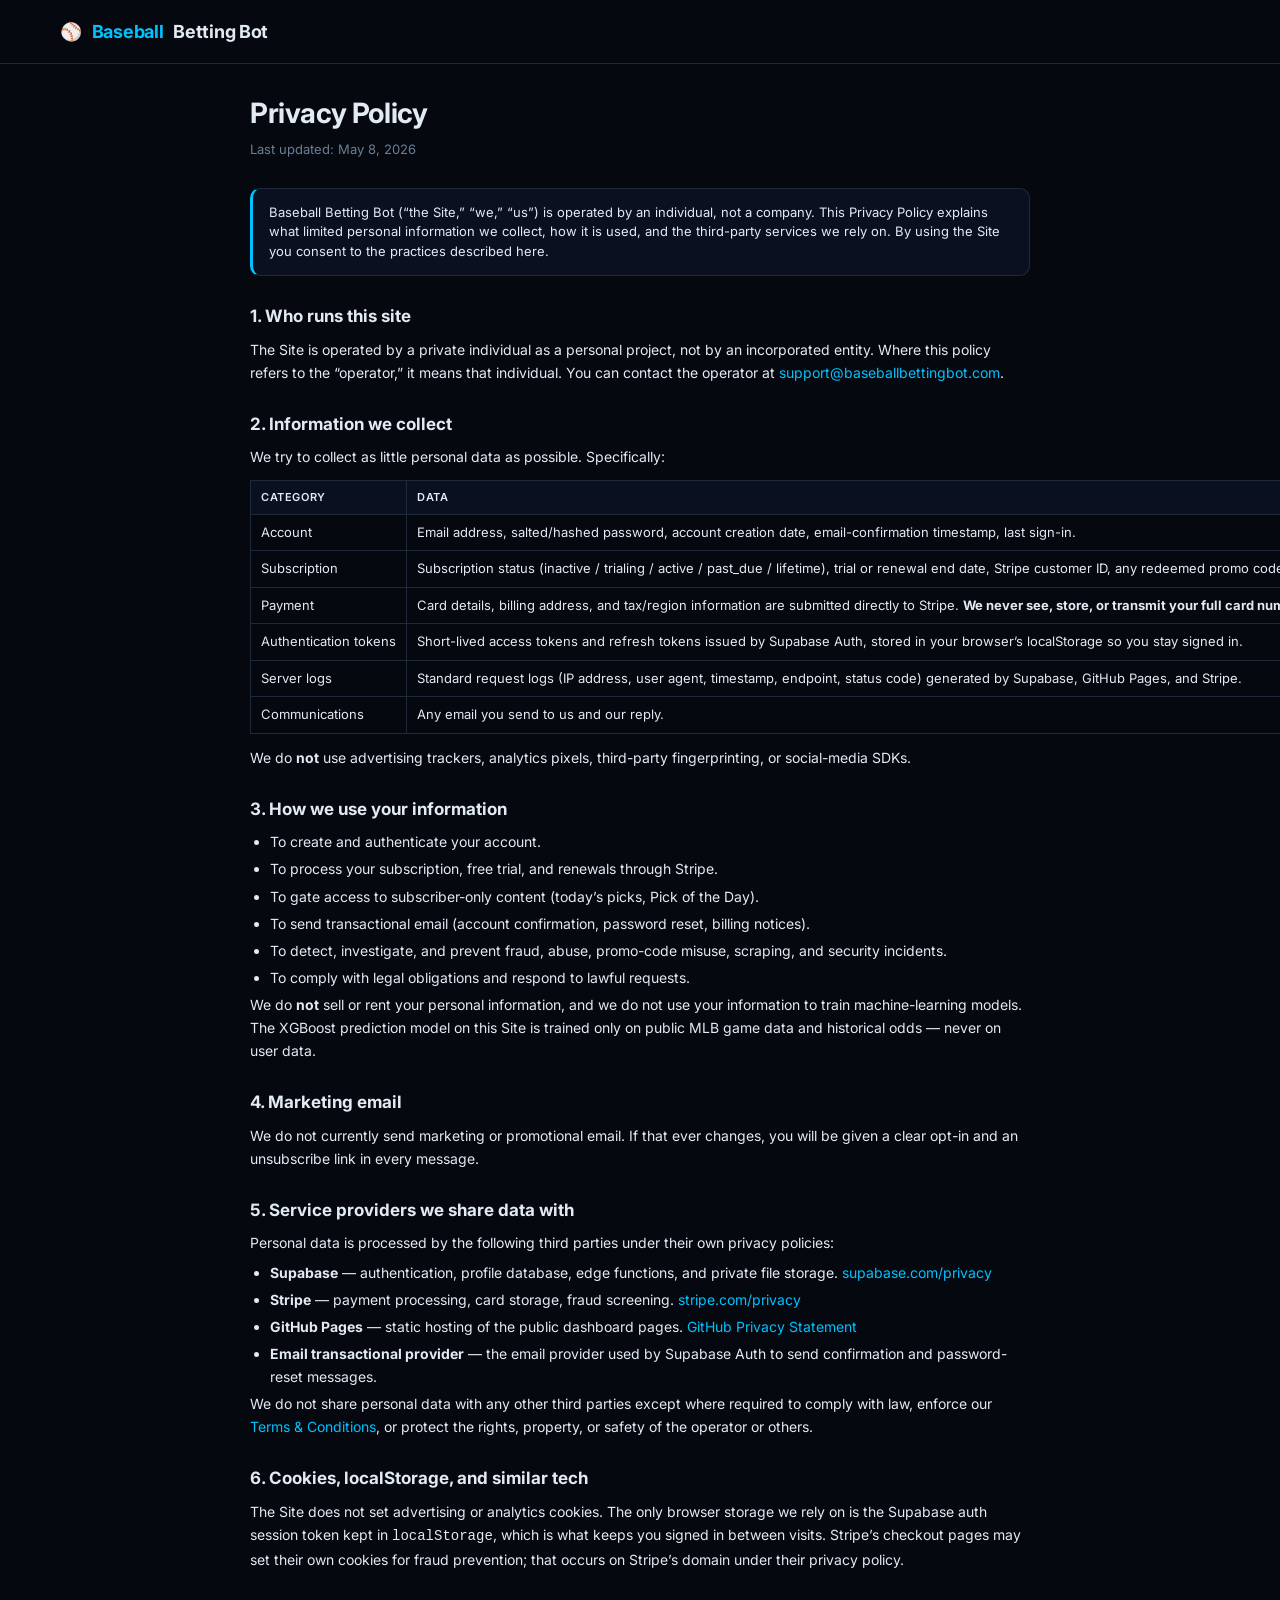
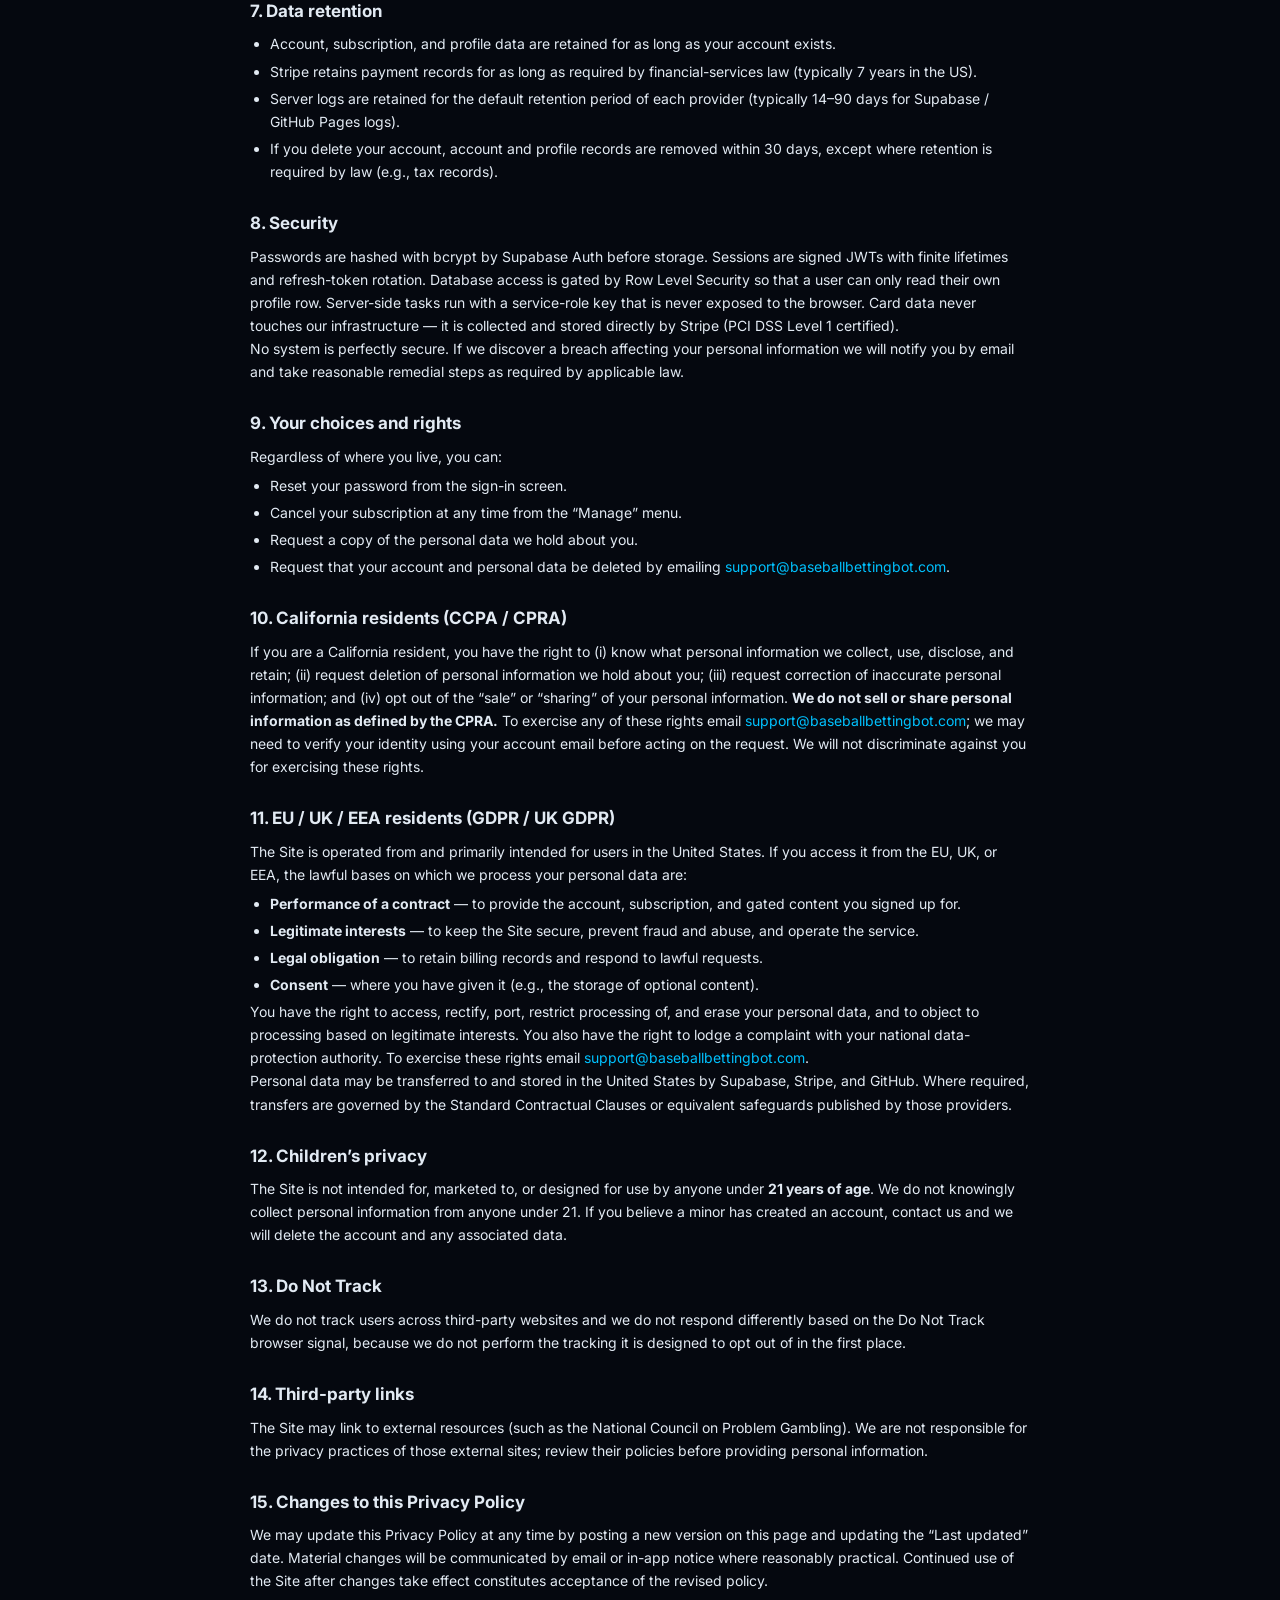
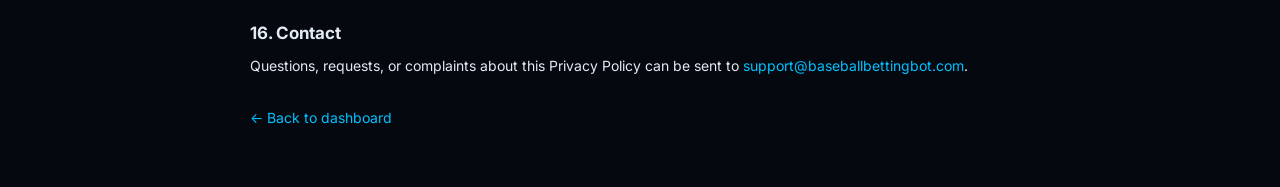
==== docs/privacy.html @ 3b613d50 "Add Privacy Policy page and link from sign-up + footer Adds docs/privacy.html written for an individ" ====
<!DOCTYPE html>
<html lang="en">
<head>
  <meta charset="UTF-8" />
  <meta name="viewport" content="width=device-width, initial-scale=1.0" />
  <title>Privacy Policy — Baseball Betting Bot</title>
  <link rel="preconnect" href="https://fonts.googleapis.com" />
  <link rel="stylesheet" href="https://fonts.googleapis.com/css2?family=Inter:wght@400;500;600;700&display=swap" />
  <link rel="stylesheet" href="css/style.css" />
  <style>
    .legal { max-width: 820px; margin: 0 auto 60px; padding: 0 20px; }
    .legal h1 { font-size: 28px; margin-bottom: 6px; letter-spacing: -.4px; }
    .legal .updated { color: var(--muted); font-size: 13px; margin-bottom: 28px; }
    .legal h2 { font-size: 17px; margin: 28px 0 8px; color: var(--text); }
    .legal p, .legal li { color: var(--text); font-size: 14px; line-height: 1.65; }
    .legal ul { margin: 6px 0 0 20px; }
    .legal li { margin-bottom: 4px; }
    .legal a { color: var(--blue); }
    .legal table {
      width: 100%;
      border-collapse: collapse;
      margin: 12px 0;
      font-size: 13px;
    }
    .legal th, .legal td {
      border: 1px solid var(--border);
      padding: 8px 10px;
      text-align: left;
      vertical-align: top;
    }
    .legal th {
      background: var(--surface);
      font-weight: 600;
      color: var(--text);
    }
    .legal .callout {
      background: var(--surface);
      border: 1px solid var(--border);
      border-left: 3px solid var(--blue);
      padding: 14px 16px;
      border-radius: var(--radius);
      margin: 18px 0;
      font-size: 13px;
      color: var(--text);
    }
    .legal .back { display: inline-block; margin-top: 30px; }
  </style>
</head>
<body>
  <header>
    <div class="container inner">
      <div class="logo">
        <a href="index.html" style="color:inherit;text-decoration:none;display:flex;align-items:center;gap:10px">
          ⚾ <span>Baseball</span> Betting Bot
        </a>
      </div>
    </div>
  </header>

  <main class="legal">
    <h1>Privacy Policy</h1>
    <div class="updated">Last updated: May 8, 2026</div>

    <div class="callout">
      Baseball Betting Bot (&ldquo;the Site,&rdquo; &ldquo;we,&rdquo;
      &ldquo;us&rdquo;) is operated by an individual, not a company. This
      Privacy Policy explains what limited personal information we collect,
      how it is used, and the third-party services we rely on. By using the
      Site you consent to the practices described here.
    </div>

    <h2>1. Who runs this site</h2>
    <p>
      The Site is operated by a private individual as a personal project,
      not by an incorporated entity. Where this policy refers to the
      &ldquo;operator,&rdquo; it means that individual. You can contact the
      operator at
      <a href="mailto:support@baseballbettingbot.com">support@baseballbettingbot.com</a>.
    </p>

    <h2>2. Information we collect</h2>
    <p>We try to collect as little personal data as possible. Specifically:</p>
    <table>
      <thead>
        <tr><th>Category</th><th>Data</th><th>Source</th></tr>
      </thead>
      <tbody>
        <tr>
          <td>Account</td>
          <td>Email address, salted/hashed password, account creation date, email-confirmation timestamp, last sign-in.</td>
          <td>You, when you sign up.</td>
        </tr>
        <tr>
          <td>Subscription</td>
          <td>Subscription status (inactive / trialing / active / past_due / lifetime), trial or renewal end date, Stripe customer ID, any redeemed promo code.</td>
          <td>Stripe and our backend.</td>
        </tr>
        <tr>
          <td>Payment</td>
          <td>Card details, billing address, and tax/region information are submitted directly to Stripe. <strong>We never see, store, or transmit your full card number, CVC, or expiration date.</strong> Our system only stores the Stripe customer ID returned to us.</td>
          <td>Stripe.</td>
        </tr>
        <tr>
          <td>Authentication tokens</td>
          <td>Short-lived access tokens and refresh tokens issued by Supabase Auth, stored in your browser&rsquo;s localStorage so you stay signed in.</td>
          <td>Your browser, after you sign in.</td>
        </tr>
        <tr>
          <td>Server logs</td>
          <td>Standard request logs (IP address, user agent, timestamp, endpoint, status code) generated by Supabase, GitHub Pages, and Stripe.</td>
          <td>Automatically, when you load the Site.</td>
        </tr>
        <tr>
          <td>Communications</td>
          <td>Any email you send to us and our reply.</td>
          <td>You.</td>
        </tr>
      </tbody>
    </table>
    <p>
      We do <strong>not</strong> use advertising trackers, analytics
      pixels, third-party fingerprinting, or social-media SDKs.
    </p>

    <h2>3. How we use your information</h2>
    <ul>
      <li>To create and authenticate your account.</li>
      <li>To process your subscription, free trial, and renewals through Stripe.</li>
      <li>To gate access to subscriber-only content (today&rsquo;s picks, Pick of the Day).</li>
      <li>To send transactional email (account confirmation, password reset, billing notices).</li>
      <li>To detect, investigate, and prevent fraud, abuse, promo-code misuse, scraping, and security incidents.</li>
      <li>To comply with legal obligations and respond to lawful requests.</li>
    </ul>
    <p>
      We do <strong>not</strong> sell or rent your personal information,
      and we do not use your information to train machine-learning models.
      The XGBoost prediction model on this Site is trained only on public
      MLB game data and historical odds &mdash; never on user data.
    </p>

    <h2>4. Marketing email</h2>
    <p>
      We do not currently send marketing or promotional email. If that
      ever changes, you will be given a clear opt-in and an unsubscribe
      link in every message.
    </p>

    <h2>5. Service providers we share data with</h2>
    <p>
      Personal data is processed by the following third parties under
      their own privacy policies:
    </p>
    <ul>
      <li><strong>Supabase</strong> &mdash; authentication, profile database, edge functions, and private file storage.
        <a href="https://supabase.com/privacy" target="_blank" rel="noopener noreferrer">supabase.com/privacy</a></li>
      <li><strong>Stripe</strong> &mdash; payment processing, card storage, fraud screening.
        <a href="https://stripe.com/privacy" target="_blank" rel="noopener noreferrer">stripe.com/privacy</a></li>
      <li><strong>GitHub Pages</strong> &mdash; static hosting of the public dashboard pages.
        <a href="https://docs.github.com/en/site-policy/privacy-policies/github-general-privacy-statement" target="_blank" rel="noopener noreferrer">GitHub Privacy Statement</a></li>
      <li><strong>Email transactional provider</strong> &mdash; the email provider used by Supabase Auth to send confirmation and password-reset messages.</li>
    </ul>
    <p>
      We do not share personal data with any other third parties except
      where required to comply with law, enforce our
      <a href="terms.html">Terms &amp; Conditions</a>, or protect the
      rights, property, or safety of the operator or others.
    </p>

    <h2>6. Cookies, localStorage, and similar tech</h2>
    <p>
      The Site does not set advertising or analytics cookies. The only
      browser storage we rely on is the Supabase auth session token kept in
      <code>localStorage</code>, which is what keeps you signed in between
      visits. Stripe&rsquo;s checkout pages may set their own cookies for
      fraud prevention; that occurs on Stripe&rsquo;s domain under their
      privacy policy.
    </p>

    <h2>7. Data retention</h2>
    <ul>
      <li>Account, subscription, and profile data are retained for as long as your account exists.</li>
      <li>Stripe retains payment records for as long as required by financial-services law (typically 7 years in the US).</li>
      <li>Server logs are retained for the default retention period of each provider (typically 14&ndash;90 days for Supabase / GitHub Pages logs).</li>
      <li>If you delete your account, account and profile records are removed within 30 days, except where retention is required by law (e.g., tax records).</li>
    </ul>

    <h2>8. Security</h2>
    <p>
      Passwords are hashed with bcrypt by Supabase Auth before storage.
      Sessions are signed JWTs with finite lifetimes and refresh-token
      rotation. Database access is gated by Row Level Security so that a
      user can only read their own profile row. Server-side tasks run with
      a service-role key that is never exposed to the browser. Card data
      never touches our infrastructure &mdash; it is collected and stored
      directly by Stripe (PCI DSS Level 1 certified).
    </p>
    <p>
      No system is perfectly secure. If we discover a breach affecting your
      personal information we will notify you by email and take reasonable
      remedial steps as required by applicable law.
    </p>

    <h2>9. Your choices and rights</h2>
    <p>
      Regardless of where you live, you can:
    </p>
    <ul>
      <li>Reset your password from the sign-in screen.</li>
      <li>Cancel your subscription at any time from the &ldquo;Manage&rdquo; menu.</li>
      <li>Request a copy of the personal data we hold about you.</li>
      <li>Request that your account and personal data be deleted by emailing <a href="mailto:support@baseballbettingbot.com">support@baseballbettingbot.com</a>.</li>
    </ul>

    <h2>10. California residents (CCPA / CPRA)</h2>
    <p>
      If you are a California resident, you have the right to (i) know what
      personal information we collect, use, disclose, and retain;
      (ii) request deletion of personal information we hold about you;
      (iii) request correction of inaccurate personal information; and
      (iv) opt out of the &ldquo;sale&rdquo; or &ldquo;sharing&rdquo; of
      your personal information. <strong>We do not sell or share personal
      information as defined by the CPRA.</strong> To exercise any of
      these rights email <a href="mailto:support@baseballbettingbot.com">support@baseballbettingbot.com</a>;
      we may need to verify your identity using your account email before
      acting on the request. We will not discriminate against you for
      exercising these rights.
    </p>

    <h2>11. EU / UK / EEA residents (GDPR / UK GDPR)</h2>
    <p>
      The Site is operated from and primarily intended for users in the
      United States. If you access it from the EU, UK, or EEA, the lawful
      bases on which we process your personal data are:
    </p>
    <ul>
      <li><strong>Performance of a contract</strong> &mdash; to provide the account, subscription, and gated content you signed up for.</li>
      <li><strong>Legitimate interests</strong> &mdash; to keep the Site secure, prevent fraud and abuse, and operate the service.</li>
      <li><strong>Legal obligation</strong> &mdash; to retain billing records and respond to lawful requests.</li>
      <li><strong>Consent</strong> &mdash; where you have given it (e.g., the storage of optional content).</li>
    </ul>
    <p>
      You have the right to access, rectify, port, restrict processing of,
      and erase your personal data, and to object to processing based on
      legitimate interests. You also have the right to lodge a complaint
      with your national data-protection authority. To exercise these
      rights email <a href="mailto:support@baseballbettingbot.com">support@baseballbettingbot.com</a>.
    </p>
    <p>
      Personal data may be transferred to and stored in the United States
      by Supabase, Stripe, and GitHub. Where required, transfers are
      governed by the Standard Contractual Clauses or equivalent
      safeguards published by those providers.
    </p>

    <h2>12. Children&rsquo;s privacy</h2>
    <p>
      The Site is not intended for, marketed to, or designed for use by
      anyone under <strong>21 years of age</strong>. We do not knowingly
      collect personal information from anyone under 21. If you believe a
      minor has created an account, contact us and we will delete the
      account and any associated data.
    </p>

    <h2>13. Do Not Track</h2>
    <p>
      We do not track users across third-party websites and we do not
      respond differently based on the Do Not Track browser signal,
      because we do not perform the tracking it is designed to opt out
      of in the first place.
    </p>

    <h2>14. Third-party links</h2>
    <p>
      The Site may link to external resources (such as the National
      Council on Problem Gambling). We are not responsible for the privacy
      practices of those external sites; review their policies before
      providing personal information.
    </p>

    <h2>15. Changes to this Privacy Policy</h2>
    <p>
      We may update this Privacy Policy at any time by posting a new
      version on this page and updating the &ldquo;Last updated&rdquo;
      date. Material changes will be communicated by email or in-app
      notice where reasonably practical. Continued use of the Site after
      changes take effect constitutes acceptance of the revised policy.
    </p>

    <h2>16. Contact</h2>
    <p>
      Questions, requests, or complaints about this Privacy Policy can be
      sent to <a href="mailto:support@baseballbettingbot.com">support@baseballbettingbot.com</a>.
    </p>

    <a class="back" href="index.html">&larr; Back to dashboard</a>
  </main>
</body>
</html>
---- docs/css/style.css ----
/* ── Reset & base ─────────────────────────────────────────── */
*, *::before, *::after { box-sizing: border-box; margin: 0; padding: 0; }

:root {
  --bg:        #05080f;
  --surface:   #0a1020;
  --border:    #1e2a3a;
  --text:      #e2eaf3;
  --muted:     #6b7e94;
  --green:     #00e5a0;
  --red:       #ff4b6e;
  --yellow:    #f0b429;
  --blue:      #00c2ff;
  --accent:    #0080cc;
  --radius:    10px;
  --font:      'Inter', system-ui, -apple-system, sans-serif;
}

body {
  background: var(--bg);
  color: var(--text);
  font-family: var(--font);
  font-size: 14px;
  line-height: 1.5;
  min-height: 100vh;
}

a { color: var(--blue); text-decoration: none; }

/* ── Layout ───────────────────────────────────────────────── */
.container {
  max-width: 1200px;
  margin: 0 auto;
  padding: 0 20px;
}

/* ── Header ───────────────────────────────────────────────── */
header {
  border-bottom: 1px solid var(--border);
  padding: 18px 0;
  margin-bottom: 28px;
}

header .inner {
  display: flex;
  align-items: center;
  justify-content: space-between;
  flex-wrap: wrap;
  gap: 8px;
}

.logo {
  display: flex;
  align-items: center;
  gap: 10px;
  font-size: 18px;
  font-weight: 700;
  letter-spacing: -.3px;
}

.logo span { color: var(--blue); }

.last-updated {
  font-size: 12px;
  color: var(--muted);
}

/* ── Toggle ───────────────────────────────────────────────── */
.toggle-group {
  display: flex;
  gap: 4px;
  background: var(--surface);
  border: 1px solid var(--border);
  border-radius: var(--radius);
  padding: 3px;
  margin-bottom: 20px;
  width: fit-content;
}

.toggle-btn {
  border: none;
  background: transparent;
  color: var(--muted);
  font-size: 13px;
  font-weight: 500;
  padding: 5px 16px;
  border-radius: 6px;
  cursor: pointer;
  transition: all .15s;
}

.toggle-btn.active {
  background: var(--accent);
  color: #fff;
}

/* ── Stat cards ───────────────────────────────────────────── */
.stats-grid {
  display: grid;
  grid-template-columns: repeat(auto-fit, minmax(200px, 1fr));
  gap: 14px;
  margin-bottom: 28px;
}

.stat-card {
  background: var(--surface);
  border: 1px solid var(--border);
  border-radius: var(--radius);
  padding: 18px 20px;
}

.stat-card .label {
  font-size: 11px;
  font-weight: 600;
  letter-spacing: .8px;
  text-transform: uppercase;
  color: var(--muted);
  margin-bottom: 6px;
}

.stat-card .value {
  font-size: 28px;
  font-weight: 700;
  line-height: 1;
  margin-bottom: 4px;
}

.stat-card .sub {
  font-size: 11px;
  color: var(--muted);
}

.positive { color: var(--green); }
.negative { color: var(--red); }
.neutral  { color: var(--text); }

/* ── Chart ────────────────────────────────────────────────── */
.chart-section {
  background: var(--surface);
  border: 1px solid var(--border);
  border-radius: var(--radius);
  padding: 20px;
  margin-bottom: 28px;
}

.section-title {
  font-size: 13px;
  font-weight: 600;
  color: var(--muted);
  text-transform: uppercase;
  letter-spacing: .6px;
  margin-bottom: 16px;
}

.chart-wrap {
  position: relative;
  height: 220px;
}

/* ── Today's picks banner ─────────────────────────────────── */
.today-section {
  margin-bottom: 28px;
}

.picks-empty {
  background: var(--surface);
  border: 1px solid var(--border);
  border-radius: var(--radius);
  padding: 20px;
  color: var(--muted);
  font-style: italic;
}

.pick-card {
  background: var(--surface);
  border: 1px solid var(--border);
  border-radius: var(--radius);
  padding: 14px 18px;
  display: flex;
  align-items: center;
  gap: 16px;
  flex-wrap: wrap;
  margin-bottom: 8px;
}

.pick-card .game-label {
  font-weight: 600;
  min-width: 140px;
}

.pick-card .pick-team {
  font-weight: 700;
  color: var(--blue);
  min-width: 60px;
}

.badge {
  display: inline-block;
  font-size: 11px;
  font-weight: 600;
  padding: 2px 8px;
  border-radius: 20px;
  text-transform: uppercase;
  letter-spacing: .4px;
}

.badge-pending { background: rgba(139,148,158,.15); color: var(--muted); }
.badge-win     { background: rgba(63,185,80,.15);   color: var(--green); }
.badge-loss    { background: rgba(248,81,73,.15);   color: var(--red);   }

.pick-meta { color: var(--muted); font-size: 12px; }

/* ── History table ────────────────────────────────────────── */
.table-section {
  background: var(--surface);
  border: 1px solid var(--border);
  border-radius: var(--radius);
  overflow: hidden;
  margin-bottom: 40px;
}

.table-header {
  display: flex;
  align-items: center;
  justify-content: space-between;
  padding: 16px 20px;
  border-bottom: 1px solid var(--border);
}

.table-filter input {
  background: var(--bg);
  border: 1px solid var(--border);
  border-radius: var(--radius);
  color: var(--text);
  font-size: 13px;
  padding: 6px 12px;
  outline: none;
  width: 200px;
}

.table-filter input:focus { border-color: var(--accent); }

.table-wrap { overflow-x: auto; }

table {
  width: 100%;
  border-collapse: collapse;
  font-size: 13px;
}

thead th {
  background: var(--bg);
  color: var(--muted);
  font-size: 11px;
  font-weight: 600;
  letter-spacing: .6px;
  text-transform: uppercase;
  padding: 10px 14px;
  text-align: left;
  white-space: nowrap;
  border-bottom: 1px solid var(--border);
}

tbody tr {
  border-bottom: 1px solid var(--border);
  transition: background .1s;
}

tbody tr:last-child { border-bottom: none; }
tbody tr:hover { background: rgba(255,255,255,.03); }

tbody td {
  padding: 10px 14px;
  white-space: nowrap;
}

tr.row-win  td:first-child { border-left: 3px solid var(--green); }
tr.row-loss td:first-child { border-left: 3px solid var(--red);   }
tr.row-pending td:first-child { border-left: 3px solid var(--border); }

.profit-pos { color: var(--green); font-weight: 600; }
.profit-neg { color: var(--red);   font-weight: 600; }

/* ── Loading / error states ───────────────────────────────── */
.loading {
  text-align: center;
  padding: 60px 20px;
  color: var(--muted);
}

.error-banner {
  background: rgba(248,81,73,.1);
  border: 1px solid rgba(248,81,73,.3);
  border-radius: var(--radius);
  color: var(--red);
  padding: 14px 18px;
  margin-bottom: 20px;
}

/* ── Responsive ───────────────────────────────────────────── */
@media (max-width: 640px) {
  .stats-grid { grid-template-columns: 1fr 1fr; }
  .stat-card .value { font-size: 22px; }
  .table-filter input { width: 140px; }
}

/* ── Header right group ───────────────────────────────────── */
.header-right {
  display: flex;
  flex-direction: column;
  align-items: flex-end;
  gap: 6px;
}


/* ── Pick of the Day ──────────────────────────────────────── */
.potd-section { margin-bottom: 28px; }

.potd-inner {
  display: flex;
  gap: 14px;
  align-items: stretch;
}

.potd-card {
  flex: 1;
  background: var(--surface);
  border: 1px solid var(--border);
  border-radius: var(--radius);
  padding: 18px 20px;
  position: relative;
  overflow: hidden;
}

.potd-card::before {
  content: '';
  position: absolute;
  top: 0; left: 0; right: 0;
  height: 3px;
  background: linear-gradient(90deg, var(--yellow), var(--accent));
}

.potd-label {
  font-size: 11px;
  font-weight: 600;
  letter-spacing: .5px;
  text-transform: uppercase;
  color: var(--yellow);
  margin-bottom: 8px;
}

.potd-game { font-size: 15px; font-weight: 600; margin-bottom: 4px; }
.potd-pick { font-size: 24px; font-weight: 700; color: var(--blue); margin-bottom: 8px; }

.potd-meta {
  display: flex;
  flex-wrap: wrap;
  gap: 12px;
  font-size: 12px;
  color: var(--muted);
}

.subscribe-banner {
  background: linear-gradient(135deg, #1a2332, #0d1117);
  border: 1px solid var(--accent);
  border-radius: var(--radius);
  padding: 18px 20px;
  display: flex;
  flex-direction: column;
  justify-content: center;
  gap: 8px;
  min-width: 210px;
}

.subscribe-banner .sub-title { font-size: 13px; font-weight: 600; }
.subscribe-banner .sub-desc  { font-size: 12px; color: var(--muted); line-height: 1.4; }

.subscribe-btn {
  display: inline-block;
  background: var(--accent);
  border: none;
  color: #fff;
  padding: 8px 14px;
  border-radius: var(--radius);
  font-size: 13px;
  font-weight: 600;
  font-family: var(--font);
  text-align: center;
  text-decoration: none;
  cursor: pointer;
  transition: background .15s;
}
.subscribe-btn:hover { background: #1a60d0; color: #fff; }

@media (max-width: 600px) {
  .potd-inner     { flex-direction: column; }
  .subscribe-banner { min-width: 0; }
}

/* ── Confidence badge ─────────────────────────────────────────── */
.badge.conf-high {
  background: rgba(0,229,160,.12);
  color: var(--green);
  font-size: 11px;
  letter-spacing: .5px;
}

.badge.conf-mid {
  background: rgba(0,194,255,.12);
  color: var(--blue);
  font-size: 11px;
  letter-spacing: .5px;
}

.badge.conf-low {
  background: rgba(107,126,148,.12);
  color: var(--muted);
  font-size: 11px;
  letter-spacing: .5px;
}

/* ── EV badge (inline text) ───────────────────────────────────── */
.ev-positive {
  display: inline;
  color: var(--green);
  font-weight: 600;
}

.ev-negative {
  display: inline;
  color: var(--red);
  font-weight: 600;
}

/* ── Score prediction display ─────────────────────────────────── */
.pick-meta.score-pred {
  color: var(--muted);
  font-size: 11px;
  font-style: italic;
}

/* ── Pick card badges row ─────────────────────────────────────── */
.pick-card .pick-badges {
  display: flex;
  align-items: center;
  gap: 6px;
  margin-left: auto;
  flex-shrink: 0;
}

/* ── Header auth controls ─────────────────────────────────────── */
.header-auth {
  display: flex;
  align-items: center;
  gap: 8px;
}

.auth-email {
  font-size: 12px;
  color: var(--muted);
  max-width: 180px;
  overflow: hidden;
  text-overflow: ellipsis;
  white-space: nowrap;
}

.auth-btn {
  font-size: 12px;
  font-weight: 500;
  font-family: var(--font);
  padding: 5px 12px;
  border-radius: var(--radius);
  border: 1px solid var(--border);
  background: var(--surface);
  color: var(--text);
  cursor: pointer;
  transition: border-color .15s, background .15s;
  white-space: nowrap;
}

.auth-btn:hover { border-color: var(--muted); }

.auth-btn-primary {
  background: var(--accent);
  border-color: var(--accent);
  color: #fff;
}
.auth-btn-primary:hover { background: #1a60d0; border-color: #1a60d0; }

/* ── Auth modal ───────────────────────────────────────────────── */
.auth-modal {
  position: fixed;
  inset: 0;
  background: rgba(0,0,0,.6);
  backdrop-filter: blur(4px);
  z-index: 1000;
  align-items: center;
  justify-content: center;
  padding: 20px;
}

.modal-content {
  background: var(--surface);
  border: 1px solid var(--border);
  border-radius: var(--radius);
  padding: 28px;
  width: 100%;
  max-width: 380px;
  position: relative;
}

.modal-close {
  position: absolute;
  top: 12px; right: 14px;
  background: none;
  border: none;
  color: var(--muted);
  font-size: 20px;
  cursor: pointer;
  line-height: 1;
  padding: 2px 6px;
  border-radius: 4px;
}
.modal-close:hover { color: var(--text); background: rgba(255,255,255,.06); }

.modal-tabs {
  display: flex;
  gap: 4px;
  background: var(--bg);
  border: 1px solid var(--border);
  border-radius: 8px;
  padding: 3px;
  margin-bottom: 20px;
}

.modal-tab {
  flex: 1;
  background: transparent;
  border: none;
  color: var(--muted);
  font-size: 13px;
  font-weight: 500;
  font-family: var(--font);
  padding: 6px;
  border-radius: 6px;
  cursor: pointer;
  transition: all .15s;
}
.modal-tab.active { background: var(--accent); color: #fff; }

.modal-panel {
  flex-direction: column;
  gap: 14px;
}

.modal-field {
  display: flex;
  flex-direction: column;
  gap: 5px;
}

.modal-field label {
  font-size: 12px;
  font-weight: 500;
  color: var(--muted);
}

.modal-field input {
  background: var(--bg);
  border: 1px solid var(--border);
  border-radius: 8px;
  color: var(--text);
  font-size: 14px;
  font-family: var(--font);
  padding: 9px 12px;
  outline: none;
  transition: border-color .15s;
}
.modal-field input:focus { border-color: var(--accent); }

.modal-submit {
  width: 100%;
  background: var(--accent);
  border: none;
  border-radius: 8px;
  color: #fff;
  font-size: 14px;
  font-weight: 600;
  font-family: var(--font);
  padding: 10px;
  cursor: pointer;
  transition: background .15s;
  margin-top: 4px;
}
.modal-submit:hover:not(:disabled) { background: #1a60d0; }
.modal-submit:disabled { opacity: .6; cursor: not-allowed; }

.modal-error {
  background: rgba(248,81,73,.1);
  border: 1px solid rgba(248,81,73,.3);
  border-radius: 6px;
  color: var(--red);
  font-size: 12px;
  padding: 8px 12px;
}

.modal-note {
  font-size: 11px;
  color: var(--muted);
  text-align: center;
  line-height: 1.5;
  margin-top: -6px;
}

.modal-note a { color: var(--blue); }

.site-footer {
  border-top: 1px solid var(--border);
  margin-top: 48px;
  padding: 18px 0 28px;
  font-size: 12px;
  color: var(--muted);
  text-align: center;
}
.site-footer a {
  color: var(--muted);
  margin: 0 8px;
}
.site-footer a:hover { color: var(--text); }

.modal-success {
  text-align: center;
  padding: 12px 0;
}
.success-title { font-size: 15px; font-weight: 600; margin-bottom: 6px; }
.success-body  { font-size: 13px; color: var(--muted); line-height: 1.5; }

/* ── Paywall overlay ──────────────────────────────────────────── */
.paywall-overlay {
  background: var(--surface);
  border: 1px solid var(--border);
  border-radius: var(--radius);
  padding: 36px 24px;
  text-align: center;
  display: flex;
  flex-direction: column;
  align-items: center;
  gap: 10px;
}

.paywall-icon  { font-size: 2rem; }
.paywall-title { font-size: 15px; font-weight: 600; }

.paywall-desc {
  font-size: 13px;
  color: var(--muted);
  max-width: 360px;
  line-height: 1.5;
}

.paywall-actions {
  display: flex;
  gap: 10px;
  flex-wrap: wrap;
  justify-content: center;
  margin-top: 6px;
}

.paywall-sub-btn {
  background: var(--accent);
  border: none;
  border-radius: var(--radius);
  color: #fff;
  font-size: 13px;
  font-weight: 600;
  font-family: var(--font);
  padding: 8px 18px;
  cursor: pointer;
  transition: background .15s;
  white-space: nowrap;
}
.paywall-sub-btn:hover:not(:disabled) { background: #1a60d0; }
.paywall-sub-btn:disabled { opacity: .6; cursor: not-allowed; }

/* ── Manage subscription modal ───────────────────────────────── */
.modal-title-row { margin-bottom: 20px; }
.modal-heading   { font-size: 16px; font-weight: 600; }

.manage-body { display: flex; flex-direction: column; gap: 16px; }

.manage-status-row {
  display: flex;
  align-items: center;
  gap: 12px;
  flex-wrap: wrap;
}

.status-pill {
  display: inline-block;
  font-size: 11px;
  font-weight: 700;
  letter-spacing: .5px;
  text-transform: uppercase;
  padding: 3px 10px;
  border-radius: 20px;
}

.status-active   { background: rgba(0,229,160,.15);  color: var(--green); }
.status-trial    { background: rgba(0,194,255,.15);  color: var(--blue);  }
.status-lifetime { background: rgba(240,180,41,.15); color: var(--yellow);}
.status-inactive { background: rgba(107,126,148,.12);color: var(--muted); }
.status-pastdue  { background: rgba(248,81,73,.12);  color: var(--red);   }

.manage-meta {
  font-size: 12px;
  color: var(--muted);
  line-height: 1.5;
}

.manage-cancel-section {
  border-top: 1px solid var(--border);
  padding-top: 16px;
  display: flex;
  flex-direction: column;
  gap: 10px;
}

.manage-cancel-info {
  font-size: 12px;
  color: var(--muted);
  line-height: 1.5;
}

.cancel-btn {
  align-self: flex-start;
  background: transparent;
  border: 1px solid rgba(248,81,73,.5);
  border-radius: var(--radius);
  color: var(--red);
  cursor: pointer;
  font-family: var(--font);
  font-size: 13px;
  font-weight: 500;
  padding: 7px 14px;
  transition: background .15s, border-color .15s;
}
.cancel-btn:hover:not(:disabled) {
  background: rgba(248,81,73,.08);
  border-color: var(--red);
}
.cancel-btn:disabled { opacity: .55; cursor: not-allowed; }

/* ── Promo code form (in paywall) ─────────────────────────────── */
.promo-section {
  margin-top: 4px;
  display: flex;
  flex-direction: column;
  align-items: center;
  gap: 8px;
  width: 100%;
}

.promo-toggle-link {
  font-size: 12px;
  color: var(--muted);
  text-decoration: underline;
  cursor: pointer;
}
.promo-toggle-link:hover { color: var(--text); }

.promo-inline-form {
  flex-direction: column;
  align-items: center;
  gap: 8px;
  width: 100%;
  max-width: 280px;
}

.promo-input {
  background: var(--bg);
  border: 1px solid var(--border);
  border-radius: 8px;
  color: var(--text);
  font-family: var(--font);
  font-size: 14px;
  padding: 8px 12px;
  outline: none;
  width: 100%;
  text-align: center;
  letter-spacing: 1px;
  transition: border-color .15s;
}
.promo-input:focus { border-color: var(--accent); }

.promo-submit-btn {
  background: var(--surface);
  border: 1px solid var(--border);
  border-radius: var(--radius);
  color: var(--text);
  cursor: pointer;
  font-family: var(--font);
  font-size: 13px;
  font-weight: 500;
  padding: 7px 16px;
  transition: border-color .15s;
  width: 100%;
}
.promo-submit-btn:hover:not(:disabled) { border-color: var(--muted); }
.promo-submit-btn:disabled { opacity: .6; cursor: not-allowed; }

.promo-error {
  background: rgba(248,81,73,.1);
  border: 1px solid rgba(248,81,73,.3);
  border-radius: 6px;
  color: var(--red);
  font-size: 12px;
  padding: 6px 10px;
  width: 100%;
  text-align: center;
}

/* ── Stat card gradient border upgrade ───────────────────────── */
.stat-card {
  background: var(--surface);
  border: 1px solid var(--border);
  border-radius: var(--radius);
  padding: 18px 20px;
  position: relative;
  overflow: hidden;
}

.stat-card::before {
  content: '';
  position: absolute;
  top: 0; left: 0; right: 0;
  height: 2px;
  background: linear-gradient(90deg, var(--accent) 0%, transparent 100%);
  opacity: .5;
}
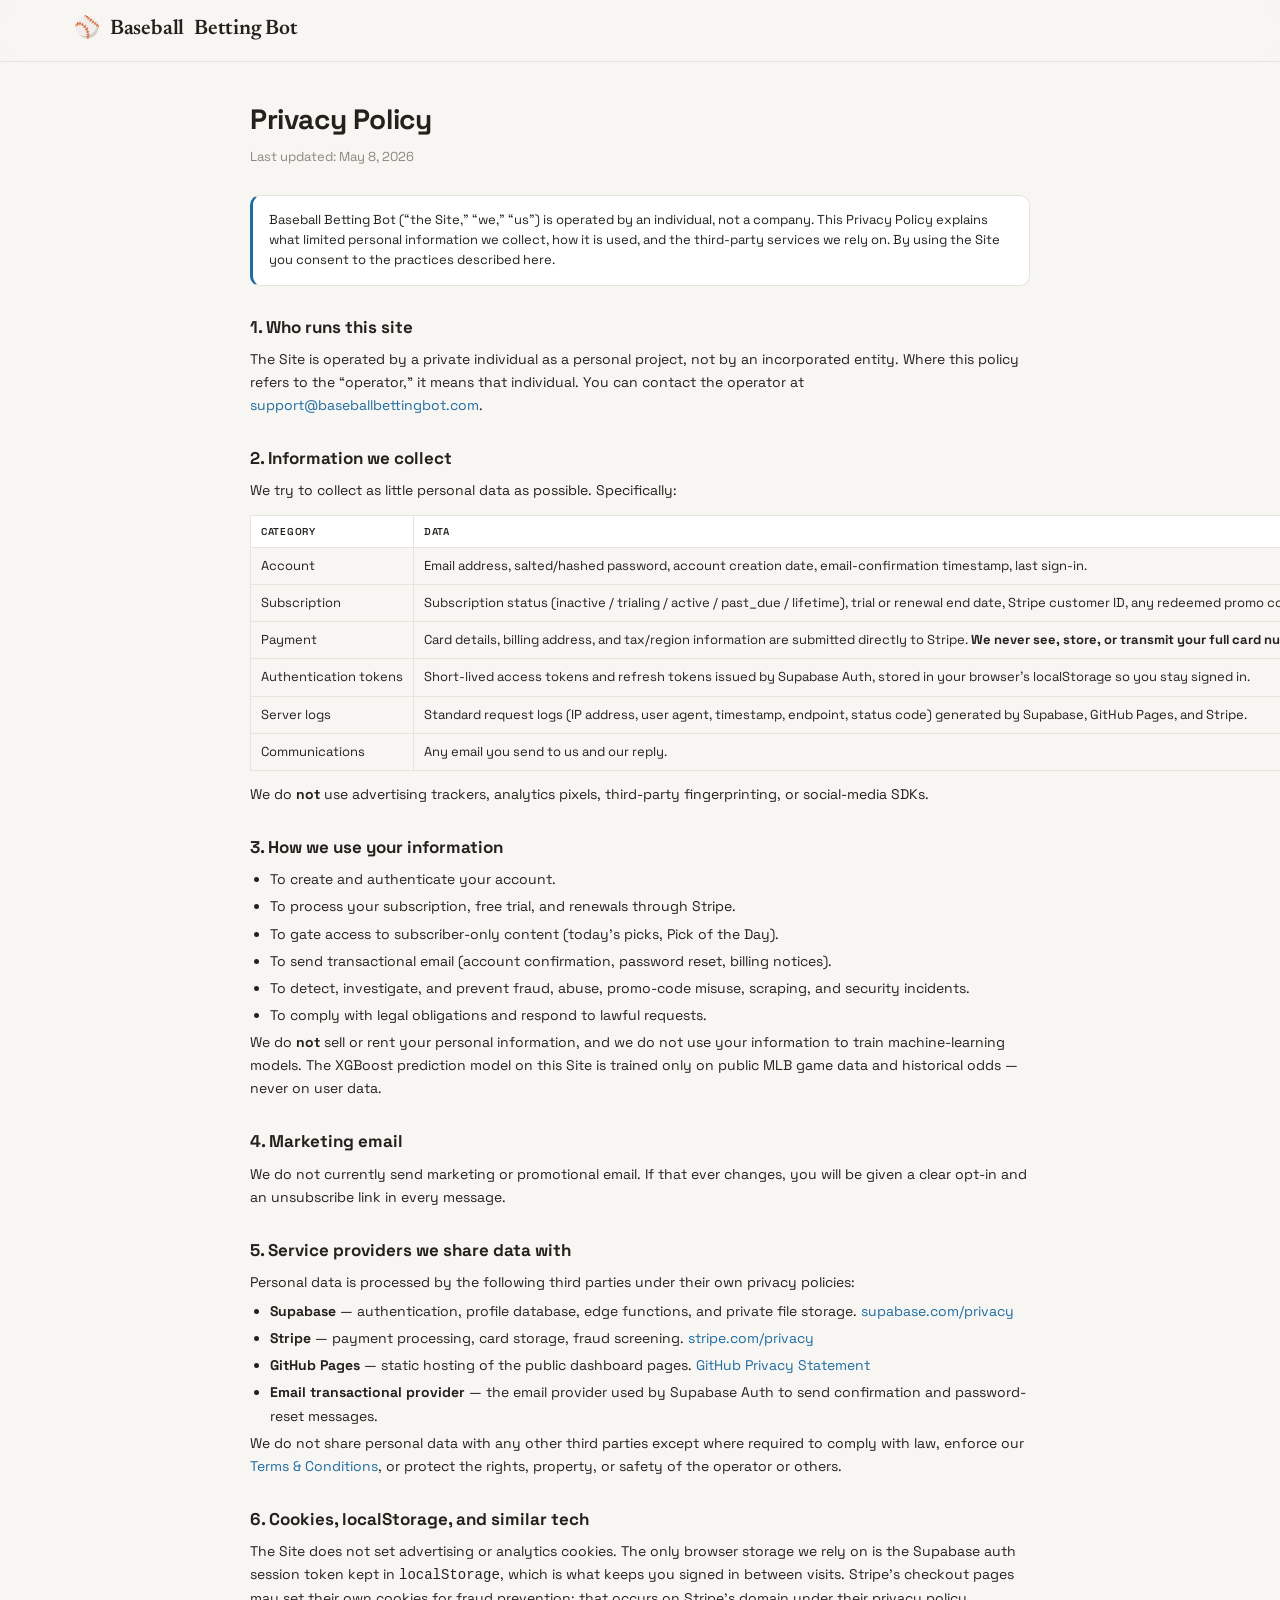
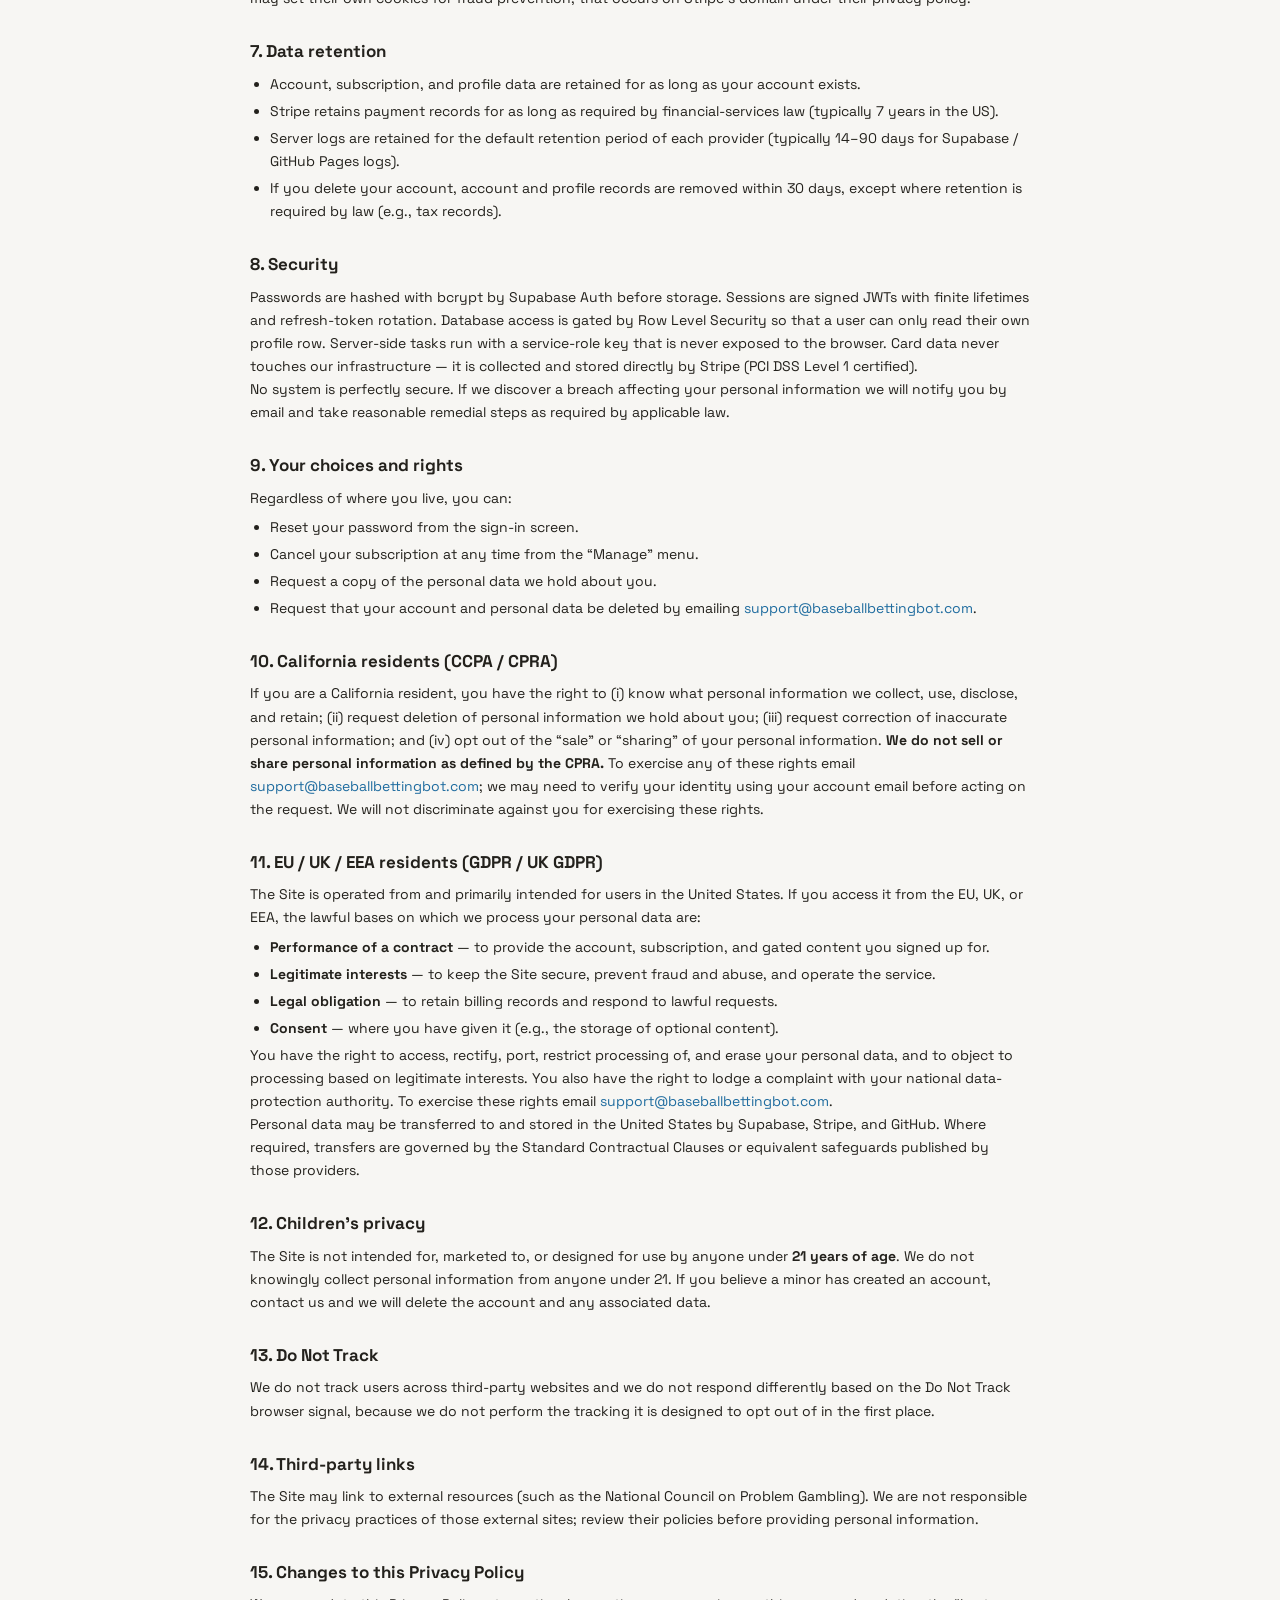
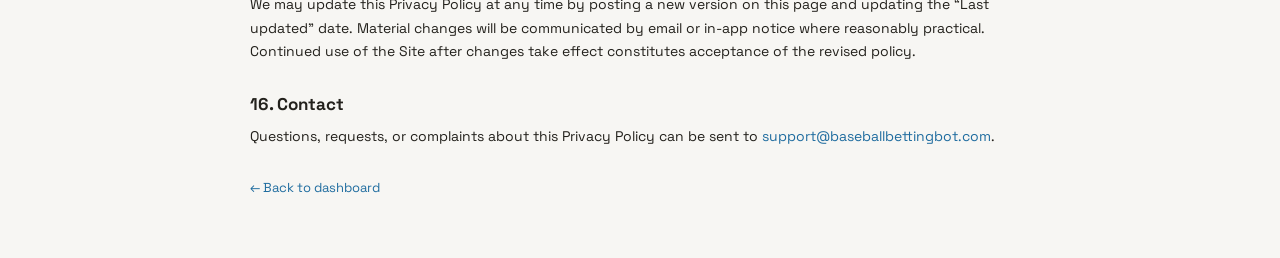
==== commit f27d8be0: "Redesign dashboard UI: light editorial theme Presentation-layer-only redesign of the GitHub Pages da" ====
--- a/docs/privacy.html
+++ b/docs/privacy.html
@@ -5,7 +5,8 @@
   <meta name="viewport" content="width=device-width, initial-scale=1.0" />
   <title>Privacy Policy — Baseball Betting Bot</title>
   <link rel="preconnect" href="https://fonts.googleapis.com" />
-  <link rel="stylesheet" href="https://fonts.googleapis.com/css2?family=Inter:wght@400;500;600;700&display=swap" />
+  <link rel="preconnect" href="https://fonts.gstatic.com" crossorigin />
+  <link rel="stylesheet" href="https://fonts.googleapis.com/css2?family=JetBrains+Mono:wght@400;500;700&family=Newsreader:opsz,wght@6..72,400;6..72,500;6..72,600&family=Space+Grotesk:wght@400;500;600;700&display=swap" />
   <link rel="stylesheet" href="css/style.css" />
   <style>
     .legal { max-width: 820px; margin: 0 auto 60px; padding: 0 20px; }
--- a/docs/css/style.css
+++ b/docs/css/style.css
@@ -1,44 +1,125 @@
+/* ──────────────────────────────────────────────────────────────────────────
+   BaseballBetBot — editorial light theme
+   Warm monochrome canvas, muted semantic pastels, tabular mono for data.
+   Class names are shared with dashboard.js and auth.js — do not rename.
+   ────────────────────────────────────────────────────────────────────────── */
+
 /* ── Reset & base ─────────────────────────────────────────── */
 *, *::before, *::after { box-sizing: border-box; margin: 0; padding: 0; }
 
 :root {
-  --bg:        #05080f;
-  --surface:   #0a1020;
-  --border:    #1e2a3a;
-  --text:      #e2eaf3;
-  --muted:     #6b7e94;
-  --green:     #00e5a0;
-  --red:       #ff4b6e;
-  --yellow:    #f0b429;
-  --blue:      #00c2ff;
-  --accent:    #0080cc;
-  --radius:    10px;
-  --font:      'Inter', system-ui, -apple-system, sans-serif;
-}
+  /* Canvas & surfaces — warm bone monochrome */
+  --bg:          #f7f6f3;
+  --surface:     #ffffff;
+  --surface-2:   #fbfbfa;
+  --surface-sunken: #f2f1ec;
+
+  /* Borders / dividers — warm light gray */
+  --border:      #e7e4dd;
+  --border-strong: #d8d4ca;
+
+  /* Type — warm charcoal, never pure black */
+  --text:        #23211c;
+  --text-2:      #4f4d45;
+  --muted:       #8a877e;
+
+  /* Ink — primary actions & active states */
+  --ink:         #1b1a16;
+  --ink-hover:   #383631;
+
+  /* Semantic accents (foreground text colors, readable on light) */
+  --green:       #2f6b3a;
+  --red:         #a3322f;
+  --blue:        #1f6c9f;
+  --yellow:      #8a6400;
+  --accent:      #1b1a16;   /* interactive surfaces resolve to ink */
+
+  /* Semantic accents (muted pastel backgrounds) */
+  --green-bg:    #e9f1e9;
+  --red-bg:      #f9e9e8;
+  --blue-bg:     #e4f1fb;
+  --yellow-bg:   #fbf2da;
+  --neutral-bg:  #eeece6;
+
+  --radius:      10px;
+  --radius-sm:   6px;
+  --shadow-card: 0 1px 2px rgba(31, 28, 20, .03);
+  --shadow-hover: 0 2px 10px rgba(31, 28, 20, .05);
+
+  --font:        'Space Grotesk', system-ui, -apple-system, sans-serif;
+  --font-display:'Newsreader', Georgia, 'Times New Roman', serif;
+  --font-mono:   'JetBrains Mono', ui-monospace, 'SF Mono', Menlo, monospace;
+}
+
+html { scroll-behavior: smooth; }
 
 body {
   background: var(--bg);
   color: var(--text);
   font-family: var(--font);
   font-size: 14px;
-  line-height: 1.5;
-  min-height: 100vh;
+  line-height: 1.55;
+  min-height: 100dvh;
+  -webkit-font-smoothing: antialiased;
+  text-rendering: optimizeLegibility;
 }
 
 a { color: var(--blue); text-decoration: none; }
+a:hover { text-decoration: underline; }
+
+/* Tabular figures wherever numbers carry meaning */
+.value, .stat-card .sub, table, .pick-odds, .pick-units, .prob-val,
+.potd-figure, .metric-value, .last-updated { font-variant-numeric: tabular-nums; }
+
+:focus-visible {
+  outline: 2px solid var(--ink);
+  outline-offset: 2px;
+  border-radius: 3px;
+}
+
+/* Skip link for keyboard users */
+.skip-link {
+  position: absolute;
+  left: -9999px;
+  top: 8px;
+  background: var(--ink);
+  color: #fff;
+  padding: 8px 14px;
+  border-radius: var(--radius-sm);
+  z-index: 2000;
+  font-size: 13px;
+  font-weight: 600;
+}
+.skip-link:focus { left: 12px; text-decoration: none; }
+
+.visually-hidden {
+  position: absolute;
+  width: 1px; height: 1px;
+  padding: 0; margin: -1px;
+  overflow: hidden;
+  clip: rect(0 0 0 0);
+  white-space: nowrap;
+  border: 0;
+}
 
 /* ── Layout ───────────────────────────────────────────────── */
 .container {
-  max-width: 1200px;
+  max-width: 1180px;
   margin: 0 auto;
-  padding: 0 20px;
+  padding: 0 24px;
 }
 
 /* ── Header ───────────────────────────────────────────────── */
 header {
+  position: sticky;
+  top: 0;
+  z-index: 100;
+  background: rgba(247, 246, 243, .82);
+  backdrop-filter: saturate(160%) blur(10px);
+  -webkit-backdrop-filter: saturate(160%) blur(10px);
   border-bottom: 1px solid var(--border);
-  padding: 18px 0;
-  margin-bottom: 28px;
+  padding: 14px 0;
+  margin-bottom: 36px;
 }
 
 header .inner {
@@ -46,88 +127,173 @@
   align-items: center;
   justify-content: space-between;
   flex-wrap: wrap;
-  gap: 8px;
+  gap: 10px;
 }
 
 .logo {
   display: flex;
   align-items: center;
   gap: 10px;
-  font-size: 18px;
-  font-weight: 700;
-  letter-spacing: -.3px;
-}
-
-.logo span { color: var(--blue); }
+  font-family: var(--font-display);
+  font-size: 21px;
+  font-weight: 600;
+  letter-spacing: -.01em;
+  color: var(--text);
+}
+
+.logo span { color: var(--text); }     /* drop the old neon highlight */
+.logo .logo-mark {
+  display: inline-flex;
+  width: 24px;
+  height: 24px;
+  color: var(--ink);
+  flex-shrink: 0;
+}
+.logo .logo-mark svg { width: 100%; height: 100%; }
+.logo .logo-tag {
+  font-family: var(--font-mono);
+  font-size: 10px;
+  font-weight: 500;
+  letter-spacing: .04em;
+  text-transform: uppercase;
+  color: var(--muted);
+  border: 1px solid var(--border);
+  border-radius: 999px;
+  padding: 2px 8px;
+  margin-left: 2px;
+}
 
 .last-updated {
-  font-size: 12px;
-  color: var(--muted);
-}
-
-/* ── Toggle ───────────────────────────────────────────────── */
+  font-family: var(--font-mono);
+  font-size: 11px;
+  color: var(--text-2);
+  display: inline-flex;
+  align-items: center;
+  gap: 6px;
+}
+.last-updated::before {
+  content: '';
+  width: 6px;
+  height: 6px;
+  border-radius: 50%;
+  background: var(--green);
+  box-shadow: 0 0 0 3px var(--green-bg);
+  flex-shrink: 0;
+}
+
+/* ── Section titles ───────────────────────────────────────── */
+.section-title {
+  font-size: 11px;
+  font-weight: 600;
+  color: var(--muted);
+  text-transform: uppercase;
+  letter-spacing: .09em;
+  margin-bottom: 14px;
+}
+
+.section-head {
+  display: flex;
+  align-items: baseline;
+  justify-content: space-between;
+  gap: 12px;
+  flex-wrap: wrap;
+  margin-bottom: 14px;
+}
+.section-head .section-title { margin-bottom: 0; }
+.section-note { font-size: 12px; color: var(--muted); }
+
+/* ── Toolbar / toggles ────────────────────────────────────── */
+.toolbar {
+  display: flex;
+  gap: 10px;
+  flex-wrap: wrap;
+  align-items: center;
+  margin-bottom: 20px;
+}
+
+.toolbar .toggle-group { margin-bottom: 0; }
+
 .toggle-group {
   display: flex;
-  gap: 4px;
-  background: var(--surface);
+  gap: 2px;
+  background: var(--surface-sunken);
   border: 1px solid var(--border);
-  border-radius: var(--radius);
+  border-radius: var(--radius-sm);
   padding: 3px;
-  margin-bottom: 20px;
   width: fit-content;
 }
 
 .toggle-btn {
   border: none;
   background: transparent;
-  color: var(--muted);
-  font-size: 13px;
+  color: var(--text-2);
+  font-family: var(--font);
+  font-size: 12.5px;
   font-weight: 500;
-  padding: 5px 16px;
-  border-radius: 6px;
+  padding: 6px 15px;
+  border-radius: 4px;
   cursor: pointer;
-  transition: all .15s;
-}
-
+  transition: background .18s ease, color .18s ease;
+}
+.toggle-btn:hover { color: var(--text); }
 .toggle-btn.active {
-  background: var(--accent);
+  background: var(--ink);
   color: #fff;
 }
+
+/* ── Model self-tuning status line ───────────────────────── */
+.model-status {
+  font-size: 12.5px;
+  color: var(--text-2);
+  background: var(--surface);
+  border: 1px solid var(--border);
+  border-left: 3px solid var(--border-strong);
+  border-radius: var(--radius-sm);
+  padding: 11px 16px;
+  margin-bottom: 24px;
+  line-height: 1.5;
+}
+.model-status .tuned { color: var(--green); font-weight: 600; }
+.model-status strong, .model-status b { font-weight: 600; color: var(--text); }
 
 /* ── Stat cards ───────────────────────────────────────────── */
 .stats-grid {
   display: grid;
-  grid-template-columns: repeat(auto-fit, minmax(200px, 1fr));
+  grid-template-columns: repeat(auto-fit, minmax(210px, 1fr));
   gap: 14px;
-  margin-bottom: 28px;
+  margin-bottom: 36px;
 }
 
 .stat-card {
   background: var(--surface);
   border: 1px solid var(--border);
   border-radius: var(--radius);
-  padding: 18px 20px;
+  padding: 20px 22px;
+  box-shadow: var(--shadow-card);
 }
 
 .stat-card .label {
-  font-size: 11px;
-  font-weight: 600;
-  letter-spacing: .8px;
+  font-size: 10.5px;
+  font-weight: 600;
+  letter-spacing: .08em;
   text-transform: uppercase;
   color: var(--muted);
-  margin-bottom: 6px;
+  margin-bottom: 10px;
 }
 
 .stat-card .value {
-  font-size: 28px;
-  font-weight: 700;
+  font-family: var(--font-mono);
+  font-size: 30px;
+  font-weight: 600;
   line-height: 1;
-  margin-bottom: 4px;
+  letter-spacing: -.02em;
+  margin-bottom: 7px;
 }
 
 .stat-card .sub {
-  font-size: 11px;
-  color: var(--muted);
+  font-size: 11.5px;
+  color: var(--muted);
+  line-height: 1.45;
 }
 
 .positive { color: var(--green); }
@@ -139,76 +305,322 @@
   background: var(--surface);
   border: 1px solid var(--border);
   border-radius: var(--radius);
-  padding: 20px;
-  margin-bottom: 28px;
-}
-
-.section-title {
-  font-size: 13px;
-  font-weight: 600;
-  color: var(--muted);
-  text-transform: uppercase;
-  letter-spacing: .6px;
-  margin-bottom: 16px;
+  padding: 22px 24px;
+  margin-bottom: 36px;
+  box-shadow: var(--shadow-card);
 }
 
 .chart-wrap {
   position: relative;
-  height: 220px;
-}
-
-/* ── Today's picks banner ─────────────────────────────────── */
+  height: 240px;
+}
+
+/* ── Today's slate ────────────────────────────────────────── */
 .today-section {
-  margin-bottom: 28px;
+  margin-bottom: 36px;
+}
+
+.slate-controls {
+  display: flex;
+  gap: 8px;
+  flex-wrap: wrap;
+  align-items: center;
+}
+.slate-controls .seg-label {
+  font-size: 11px;
+  color: var(--muted);
+  text-transform: uppercase;
+  letter-spacing: .06em;
+  margin-right: 2px;
 }
 
 .picks-empty {
+  background: var(--surface);
+  border: 1px dashed var(--border-strong);
+  border-radius: var(--radius);
+  padding: 28px 24px;
+  color: var(--muted);
+  text-align: center;
+}
+
+/* Composed empty state */
+.empty-state {
+  display: flex;
+  flex-direction: column;
+  align-items: center;
+  gap: 8px;
+  background: var(--surface);
+  border: 1px dashed var(--border-strong);
+  border-radius: var(--radius);
+  padding: 36px 24px;
+  text-align: center;
+}
+.empty-state .empty-icon { color: var(--muted); opacity: .7; }
+.empty-state .empty-title {
+  font-family: var(--font-display);
+  font-size: 18px;
+  font-weight: 500;
+  color: var(--text);
+}
+.empty-state .empty-desc { font-size: 13px; color: var(--muted); max-width: 380px; line-height: 1.5; }
+
+/* ── Pick card ────────────────────────────────────────────── */
+.pick-card {
   background: var(--surface);
   border: 1px solid var(--border);
   border-radius: var(--radius);
-  padding: 20px;
-  color: var(--muted);
-  font-style: italic;
-}
-
-.pick-card {
-  background: var(--surface);
+  padding: 16px 18px;
+  margin-bottom: 10px;
+  box-shadow: var(--shadow-card);
+  transition: box-shadow .2s ease, border-color .2s ease;
+  display: grid;
+  grid-template-columns: 1fr auto;
+  grid-template-areas:
+    'head   badges'
+    'pick   pick'
+    'metrics metrics'
+    'prob   prob'
+    'foot   foot';
+  gap: 10px 16px;
+  align-items: start;
+}
+.pick-card:hover { box-shadow: var(--shadow-hover); border-color: var(--border-strong); }
+
+.pick-card .game-label {
+  grid-area: head;
+  font-size: 12.5px;
+  font-weight: 600;
+  color: var(--text-2);
+  letter-spacing: .01em;
+  align-self: center;
+}
+
+.pick-card .pick-badges {
+  grid-area: badges;
+  display: flex;
+  align-items: center;
+  gap: 6px;
+  justify-content: flex-end;
+}
+
+.pick-card .pick-headline {
+  grid-area: pick;
+  display: flex;
+  align-items: baseline;
+  gap: 12px;
+  flex-wrap: wrap;
+}
+.pick-card .pick-team {
+  font-size: 20px;
+  font-weight: 700;
+  color: var(--text);
+  letter-spacing: -.01em;
+}
+.pick-card .pick-line { font-weight: 500; color: var(--text-2); }
+.pick-card .pick-odds,
+.pick-card .pick-units {
+  font-family: var(--font-mono);
+  font-size: 12.5px;
+  color: var(--text-2);
+}
+.pick-card .pick-units {
+  background: var(--surface-sunken);
   border: 1px solid var(--border);
-  border-radius: var(--radius);
-  padding: 14px 18px;
-  display: flex;
-  align-items: center;
-  gap: 16px;
+  border-radius: 999px;
+  padding: 1px 9px;
+}
+
+/* Decision metrics — the numbers that drive the bet */
+.pick-card .pick-metrics {
+  grid-area: metrics;
+  display: flex;
+  gap: 22px;
   flex-wrap: wrap;
-  margin-bottom: 8px;
-}
-
-.pick-card .game-label {
-  font-weight: 600;
-  min-width: 140px;
-}
-
-.pick-card .pick-team {
-  font-weight: 700;
-  color: var(--blue);
-  min-width: 60px;
-}
-
+}
+.metric {
+  display: flex;
+  flex-direction: column;
+  gap: 2px;
+}
+.metric .metric-label {
+  font-size: 9.5px;
+  font-weight: 600;
+  letter-spacing: .08em;
+  text-transform: uppercase;
+  color: var(--muted);
+}
+.metric .metric-value {
+  font-family: var(--font-mono);
+  font-size: 17px;
+  font-weight: 600;
+  letter-spacing: -.01em;
+}
+
+/* Model vs market probability bar */
+.prob-delta { grid-area: prob; display: flex; flex-direction: column; gap: 7px; }
+.prob-row {
+  display: grid;
+  grid-template-columns: 56px 1fr 52px;
+  align-items: center;
+  gap: 10px;
+}
+.prob-row .prob-name {
+  font-size: 10.5px;
+  font-weight: 600;
+  letter-spacing: .05em;
+  text-transform: uppercase;
+  color: var(--muted);
+}
+.prob-bar {
+  height: 7px;
+  background: var(--surface-sunken);
+  border-radius: 999px;
+  overflow: hidden;
+}
+.prob-bar > i {
+  display: block;
+  height: 100%;
+  border-radius: 999px;
+  transition: width .4s cubic-bezier(.16,1,.3,1);
+}
+.prob-bar.model  > i { background: var(--blue); }
+.prob-bar.market > i { background: var(--muted); }
+.prob-row .prob-val {
+  font-family: var(--font-mono);
+  font-size: 11.5px;
+  text-align: right;
+  color: var(--text-2);
+}
+
+/* Secondary metadata — de-emphasised footer of the card */
+.pick-card .pick-foot {
+  grid-area: foot;
+  display: flex;
+  gap: 14px;
+  flex-wrap: wrap;
+  align-items: center;
+  border-top: 1px solid var(--border);
+  padding-top: 9px;
+}
+.pick-meta { color: var(--muted); font-size: 11.5px; }
+.pick-pitchers { color: var(--muted); font-size: 11.5px; font-style: italic; }
+.pick-meta.score-pred { color: var(--muted); font-size: 11px; font-style: italic; }
+
+/* ── Badges ───────────────────────────────────────────────── */
 .badge {
   display: inline-block;
-  font-size: 11px;
-  font-weight: 600;
-  padding: 2px 8px;
-  border-radius: 20px;
+  font-family: var(--font);
+  font-size: 10px;
+  font-weight: 600;
+  padding: 2px 9px;
+  border-radius: 999px;
   text-transform: uppercase;
-  letter-spacing: .4px;
-}
-
-.badge-pending { background: rgba(139,148,158,.15); color: var(--muted); }
-.badge-win     { background: rgba(63,185,80,.15);   color: var(--green); }
-.badge-loss    { background: rgba(248,81,73,.15);   color: var(--red);   }
-
-.pick-meta { color: var(--muted); font-size: 12px; }
+  letter-spacing: .06em;
+  white-space: nowrap;
+}
+
+.badge-pending { background: var(--neutral-bg); color: var(--text-2); }
+.badge-win     { background: var(--green-bg);   color: var(--green); }
+.badge-loss    { background: var(--red-bg);     color: var(--red);   }
+
+/* Confidence (star rating) badge */
+.badge.conf-high { background: var(--green-bg);  color: var(--green); letter-spacing: .05em; }
+.badge.conf-mid  { background: var(--blue-bg);   color: var(--blue);  letter-spacing: .05em; }
+.badge.conf-low  { background: var(--neutral-bg);color: var(--muted); letter-spacing: .05em; }
+
+/* EV inline emphasis */
+.ev-positive { color: var(--green); font-weight: 600; }
+.ev-negative { color: var(--red);   font-weight: 600; }
+
+/* ── Pick of the Day ──────────────────────────────────────── */
+.potd-section { margin-bottom: 36px; }
+
+.potd-inner {
+  display: flex;
+  gap: 14px;
+  align-items: stretch;
+}
+
+.potd-card {
+  flex: 1;
+  background: var(--surface);
+  border: 1px solid var(--border-strong);
+  border-radius: var(--radius);
+  padding: 22px 24px;
+  position: relative;
+  box-shadow: var(--shadow-card);
+}
+
+.potd-label {
+  font-size: 10.5px;
+  font-weight: 600;
+  letter-spacing: .09em;
+  text-transform: uppercase;
+  color: var(--yellow);
+  margin-bottom: 12px;
+  display: inline-flex;
+  align-items: center;
+  gap: 6px;
+}
+.potd-label::before {
+  content: '';
+  width: 7px; height: 7px;
+  border-radius: 2px;
+  background: var(--yellow);
+}
+
+.potd-game { font-size: 13px; font-weight: 500; color: var(--text-2); margin-bottom: 4px; }
+.potd-pick {
+  font-family: var(--font-display);
+  font-size: 30px;
+  font-weight: 600;
+  letter-spacing: -.02em;
+  color: var(--text);
+  margin-bottom: 14px;
+}
+
+.potd-meta {
+  display: flex;
+  flex-wrap: wrap;
+  gap: 22px;
+  font-size: 12px;
+}
+.potd-meta .metric .metric-value { font-size: 16px; }
+
+/* Subscribe banner */
+.subscribe-banner {
+  background: var(--ink);
+  border: 1px solid var(--ink);
+  border-radius: var(--radius);
+  padding: 22px 24px;
+  display: flex;
+  flex-direction: column;
+  justify-content: center;
+  gap: 8px;
+  min-width: 230px;
+  color: #fff;
+}
+.subscribe-banner .sub-title { font-size: 14px; font-weight: 600; color: #fff; }
+.subscribe-banner .sub-desc  { font-size: 12px; color: rgba(255,255,255,.66); line-height: 1.5; }
+
+.subscribe-btn {
+  display: inline-block;
+  background: #fff;
+  border: none;
+  color: var(--ink);
+  padding: 9px 16px;
+  border-radius: var(--radius-sm);
+  font-size: 13px;
+  font-weight: 600;
+  font-family: var(--font);
+  text-align: center;
+  text-decoration: none;
+  cursor: pointer;
+  transition: transform .12s ease, background .15s ease;
+  margin-top: 4px;
+}
+.subscribe-btn:hover { background: #ece9e2; text-decoration: none; }
+.subscribe-btn:active { transform: scale(.985); }
 
 /* ── History table ────────────────────────────────────────── */
 .table-section {
@@ -216,29 +628,34 @@
   border: 1px solid var(--border);
   border-radius: var(--radius);
   overflow: hidden;
-  margin-bottom: 40px;
+  margin-bottom: 48px;
+  box-shadow: var(--shadow-card);
 }
 
 .table-header {
   display: flex;
   align-items: center;
   justify-content: space-between;
+  gap: 12px;
+  flex-wrap: wrap;
   padding: 16px 20px;
   border-bottom: 1px solid var(--border);
 }
 
 .table-filter input {
-  background: var(--bg);
-  border: 1px solid var(--border);
-  border-radius: var(--radius);
+  background: var(--surface);
+  border: 1px solid var(--border-strong);
+  border-radius: var(--radius-sm);
   color: var(--text);
+  font-family: var(--font);
   font-size: 13px;
-  padding: 6px 12px;
+  padding: 7px 12px;
   outline: none;
-  width: 200px;
-}
-
-.table-filter input:focus { border-color: var(--accent); }
+  width: 220px;
+  transition: border-color .15s ease, box-shadow .15s ease;
+}
+.table-filter input::placeholder { color: var(--muted); }
+.table-filter input:focus { border-color: var(--ink); box-shadow: 0 0 0 3px rgba(27,26,22,.06); }
 
 .table-wrap { overflow-x: auto; }
 
@@ -249,13 +666,13 @@
 }
 
 thead th {
-  background: var(--bg);
-  color: var(--muted);
-  font-size: 11px;
-  font-weight: 600;
-  letter-spacing: .6px;
+  background: var(--surface-2);
+  color: var(--muted);
+  font-size: 10px;
+  font-weight: 600;
+  letter-spacing: .07em;
   text-transform: uppercase;
-  padding: 10px 14px;
+  padding: 11px 14px;
   text-align: left;
   white-space: nowrap;
   border-bottom: 1px solid var(--border);
@@ -263,200 +680,88 @@
 
 tbody tr {
   border-bottom: 1px solid var(--border);
-  transition: background .1s;
-}
-
+  transition: background .12s ease;
+}
 tbody tr:last-child { border-bottom: none; }
-tbody tr:hover { background: rgba(255,255,255,.03); }
+tbody tr:hover { background: var(--surface-2); }
 
 tbody td {
-  padding: 10px 14px;
+  padding: 11px 14px;
   white-space: nowrap;
-}
-
-tr.row-win  td:first-child { border-left: 3px solid var(--green); }
-tr.row-loss td:first-child { border-left: 3px solid var(--red);   }
-tr.row-pending td:first-child { border-left: 3px solid var(--border); }
+  font-variant-numeric: tabular-nums;
+}
+tbody td:nth-child(4),
+tbody td:nth-child(5),
+tbody td:nth-child(6),
+tbody td:nth-child(7),
+tbody td:nth-child(10) { font-family: var(--font-mono); font-size: 12px; }
+
+tr.row-win  td:first-child { box-shadow: inset 3px 0 0 var(--green); }
+tr.row-loss td:first-child { box-shadow: inset 3px 0 0 var(--red); }
+tr.row-pending td:first-child { box-shadow: inset 3px 0 0 var(--border-strong); }
 
 .profit-pos { color: var(--green); font-weight: 600; }
 .profit-neg { color: var(--red);   font-weight: 600; }
 
-/* ── Loading / error states ───────────────────────────────── */
+/* ── Loading / skeleton / error ───────────────────────────── */
 .loading {
   text-align: center;
-  padding: 60px 20px;
-  color: var(--muted);
-}
+  padding: 56px 20px;
+  color: var(--muted);
+}
+
+@keyframes skeleton-pulse {
+  0%, 100% { opacity: 1; }
+  50%      { opacity: .55; }
+}
+.skeleton {
+  background: var(--surface-sunken);
+  border-radius: 6px;
+  animation: skeleton-pulse 1.4s ease-in-out infinite;
+}
+.skeleton-grid {
+  display: grid;
+  grid-template-columns: repeat(auto-fit, minmax(210px, 1fr));
+  gap: 14px;
+  margin-bottom: 36px;
+}
+.skeleton-card {
+  background: var(--surface);
+  border: 1px solid var(--border);
+  border-radius: var(--radius);
+  padding: 20px 22px;
+}
+.skeleton-line { height: 11px; }
+.skeleton-line.sk-sm  { width: 40%; }
+.skeleton-line.sk-lg  { width: 70%; height: 26px; margin: 12px 0 8px; }
+.skeleton-block { height: 240px; border-radius: var(--radius); }
 
 .error-banner {
-  background: rgba(248,81,73,.1);
-  border: 1px solid rgba(248,81,73,.3);
+  background: var(--red-bg);
+  border: 1px solid #eccac8;
   border-radius: var(--radius);
   color: var(--red);
   padding: 14px 18px;
-  margin-bottom: 20px;
-}
-
-/* ── Responsive ───────────────────────────────────────────── */
-@media (max-width: 640px) {
-  .stats-grid { grid-template-columns: 1fr 1fr; }
-  .stat-card .value { font-size: 22px; }
-  .table-filter input { width: 140px; }
-}
+  margin-bottom: 24px;
+  display: flex;
+  align-items: center;
+  gap: 10px;
+  font-size: 13px;
+}
+.error-banner svg { flex-shrink: 0; }
 
 /* ── Header right group ───────────────────────────────────── */
 .header-right {
   display: flex;
-  flex-direction: column;
-  align-items: flex-end;
-  gap: 6px;
-}
-
-
-/* ── Pick of the Day ──────────────────────────────────────── */
-.potd-section { margin-bottom: 28px; }
-
-.potd-inner {
-  display: flex;
-  gap: 14px;
-  align-items: stretch;
-}
-
-.potd-card {
-  flex: 1;
-  background: var(--surface);
-  border: 1px solid var(--border);
-  border-radius: var(--radius);
-  padding: 18px 20px;
-  position: relative;
-  overflow: hidden;
-}
-
-.potd-card::before {
-  content: '';
-  position: absolute;
-  top: 0; left: 0; right: 0;
-  height: 3px;
-  background: linear-gradient(90deg, var(--yellow), var(--accent));
-}
-
-.potd-label {
+  align-items: center;
+  gap: 16px;
+}
+
+.header-auth { display: flex; align-items: center; gap: 8px; }
+
+.auth-email {
+  font-family: var(--font-mono);
   font-size: 11px;
-  font-weight: 600;
-  letter-spacing: .5px;
-  text-transform: uppercase;
-  color: var(--yellow);
-  margin-bottom: 8px;
-}
-
-.potd-game { font-size: 15px; font-weight: 600; margin-bottom: 4px; }
-.potd-pick { font-size: 24px; font-weight: 700; color: var(--blue); margin-bottom: 8px; }
-
-.potd-meta {
-  display: flex;
-  flex-wrap: wrap;
-  gap: 12px;
-  font-size: 12px;
-  color: var(--muted);
-}
-
-.subscribe-banner {
-  background: linear-gradient(135deg, #1a2332, #0d1117);
-  border: 1px solid var(--accent);
-  border-radius: var(--radius);
-  padding: 18px 20px;
-  display: flex;
-  flex-direction: column;
-  justify-content: center;
-  gap: 8px;
-  min-width: 210px;
-}
-
-.subscribe-banner .sub-title { font-size: 13px; font-weight: 600; }
-.subscribe-banner .sub-desc  { font-size: 12px; color: var(--muted); line-height: 1.4; }
-
-.subscribe-btn {
-  display: inline-block;
-  background: var(--accent);
-  border: none;
-  color: #fff;
-  padding: 8px 14px;
-  border-radius: var(--radius);
-  font-size: 13px;
-  font-weight: 600;
-  font-family: var(--font);
-  text-align: center;
-  text-decoration: none;
-  cursor: pointer;
-  transition: background .15s;
-}
-.subscribe-btn:hover { background: #1a60d0; color: #fff; }
-
-@media (max-width: 600px) {
-  .potd-inner     { flex-direction: column; }
-  .subscribe-banner { min-width: 0; }
-}
-
-/* ── Confidence badge ─────────────────────────────────────────── */
-.badge.conf-high {
-  background: rgba(0,229,160,.12);
-  color: var(--green);
-  font-size: 11px;
-  letter-spacing: .5px;
-}
-
-.badge.conf-mid {
-  background: rgba(0,194,255,.12);
-  color: var(--blue);
-  font-size: 11px;
-  letter-spacing: .5px;
-}
-
-.badge.conf-low {
-  background: rgba(107,126,148,.12);
-  color: var(--muted);
-  font-size: 11px;
-  letter-spacing: .5px;
-}
-
-/* ── EV badge (inline text) ───────────────────────────────────── */
-.ev-positive {
-  display: inline;
-  color: var(--green);
-  font-weight: 600;
-}
-
-.ev-negative {
-  display: inline;
-  color: var(--red);
-  font-weight: 600;
-}
-
-/* ── Score prediction display ─────────────────────────────────── */
-.pick-meta.score-pred {
-  color: var(--muted);
-  font-size: 11px;
-  font-style: italic;
-}
-
-/* ── Pick card badges row ─────────────────────────────────────── */
-.pick-card .pick-badges {
-  display: flex;
-  align-items: center;
-  gap: 6px;
-  margin-left: auto;
-  flex-shrink: 0;
-}
-
-/* ── Header auth controls ─────────────────────────────────────── */
-.header-auth {
-  display: flex;
-  align-items: center;
-  gap: 8px;
-}
-
-.auth-email {
-  font-size: 12px;
   color: var(--muted);
   max-width: 180px;
   overflow: hidden;
@@ -468,31 +773,31 @@
   font-size: 12px;
   font-weight: 500;
   font-family: var(--font);
-  padding: 5px 12px;
-  border-radius: var(--radius);
-  border: 1px solid var(--border);
+  padding: 6px 13px;
+  border-radius: var(--radius-sm);
+  border: 1px solid var(--border-strong);
   background: var(--surface);
   color: var(--text);
   cursor: pointer;
-  transition: border-color .15s, background .15s;
+  transition: border-color .15s ease, background .15s ease, transform .12s ease;
   white-space: nowrap;
 }
-
-.auth-btn:hover { border-color: var(--muted); }
+.auth-btn:hover { border-color: var(--muted); background: var(--surface-2); }
+.auth-btn:active { transform: scale(.98); }
 
 .auth-btn-primary {
-  background: var(--accent);
-  border-color: var(--accent);
+  background: var(--ink);
+  border-color: var(--ink);
   color: #fff;
 }
-.auth-btn-primary:hover { background: #1a60d0; border-color: #1a60d0; }
-
-/* ── Auth modal ───────────────────────────────────────────────── */
+.auth-btn-primary:hover { background: var(--ink-hover); border-color: var(--ink-hover); }
+
+/* ── Auth modal ───────────────────────────────────────────── */
 .auth-modal {
   position: fixed;
   inset: 0;
-  background: rgba(0,0,0,.6);
-  backdrop-filter: blur(4px);
+  background: rgba(35, 33, 28, .42);
+  backdrop-filter: blur(3px);
   z-index: 1000;
   align-items: center;
   justify-content: center;
@@ -503,105 +808,96 @@
   background: var(--surface);
   border: 1px solid var(--border);
   border-radius: var(--radius);
-  padding: 28px;
+  padding: 30px;
   width: 100%;
-  max-width: 380px;
+  max-width: 384px;
   position: relative;
+  box-shadow: 0 12px 40px rgba(31,28,20,.14);
 }
 
 .modal-close {
   position: absolute;
-  top: 12px; right: 14px;
+  top: 14px; right: 16px;
   background: none;
   border: none;
   color: var(--muted);
-  font-size: 20px;
+  font-size: 22px;
   cursor: pointer;
   line-height: 1;
   padding: 2px 6px;
   border-radius: 4px;
-}
-.modal-close:hover { color: var(--text); background: rgba(255,255,255,.06); }
+  transition: color .15s ease, background .15s ease;
+}
+.modal-close:hover { color: var(--text); background: var(--surface-sunken); }
 
 .modal-tabs {
   display: flex;
-  gap: 4px;
-  background: var(--bg);
+  gap: 2px;
+  background: var(--surface-sunken);
   border: 1px solid var(--border);
-  border-radius: 8px;
+  border-radius: var(--radius-sm);
   padding: 3px;
-  margin-bottom: 20px;
+  margin-bottom: 22px;
 }
 
 .modal-tab {
   flex: 1;
   background: transparent;
   border: none;
-  color: var(--muted);
+  color: var(--text-2);
   font-size: 13px;
   font-weight: 500;
   font-family: var(--font);
-  padding: 6px;
-  border-radius: 6px;
+  padding: 7px;
+  border-radius: 4px;
   cursor: pointer;
-  transition: all .15s;
-}
-.modal-tab.active { background: var(--accent); color: #fff; }
-
-.modal-panel {
-  flex-direction: column;
-  gap: 14px;
-}
-
-.modal-field {
-  display: flex;
-  flex-direction: column;
-  gap: 5px;
-}
-
-.modal-field label {
-  font-size: 12px;
-  font-weight: 500;
-  color: var(--muted);
-}
+  transition: all .15s ease;
+}
+.modal-tab.active { background: var(--ink); color: #fff; }
+
+.modal-panel { flex-direction: column; gap: 15px; }
+
+.modal-field { display: flex; flex-direction: column; gap: 6px; }
+.modal-field label { font-size: 12px; font-weight: 500; color: var(--text-2); }
 
 .modal-field input {
-  background: var(--bg);
-  border: 1px solid var(--border);
-  border-radius: 8px;
+  background: var(--surface);
+  border: 1px solid var(--border-strong);
+  border-radius: var(--radius-sm);
   color: var(--text);
   font-size: 14px;
   font-family: var(--font);
-  padding: 9px 12px;
+  padding: 10px 12px;
   outline: none;
-  transition: border-color .15s;
-}
-.modal-field input:focus { border-color: var(--accent); }
+  transition: border-color .15s ease, box-shadow .15s ease;
+}
+.modal-field input:focus { border-color: var(--ink); box-shadow: 0 0 0 3px rgba(27,26,22,.06); }
 
 .modal-submit {
   width: 100%;
-  background: var(--accent);
+  background: var(--ink);
   border: none;
-  border-radius: 8px;
+  border-radius: var(--radius-sm);
   color: #fff;
   font-size: 14px;
   font-weight: 600;
   font-family: var(--font);
-  padding: 10px;
+  padding: 11px;
   cursor: pointer;
-  transition: background .15s;
+  transition: background .15s ease, transform .12s ease;
   margin-top: 4px;
 }
-.modal-submit:hover:not(:disabled) { background: #1a60d0; }
-.modal-submit:disabled { opacity: .6; cursor: not-allowed; }
+.modal-submit:hover:not(:disabled) { background: var(--ink-hover); }
+.modal-submit:active:not(:disabled) { transform: scale(.99); }
+.modal-submit:disabled { opacity: .5; cursor: not-allowed; }
 
 .modal-error {
-  background: rgba(248,81,73,.1);
-  border: 1px solid rgba(248,81,73,.3);
-  border-radius: 6px;
+  background: var(--red-bg);
+  border: 1px solid #eccac8;
+  border-radius: var(--radius-sm);
   color: var(--red);
   font-size: 12px;
-  padding: 8px 12px;
+  padding: 9px 12px;
 }
 
 .modal-note {
@@ -611,51 +907,46 @@
   line-height: 1.5;
   margin-top: -6px;
 }
-
 .modal-note a { color: var(--blue); }
 
+/* ── Footer ───────────────────────────────────────────────── */
 .site-footer {
   border-top: 1px solid var(--border);
-  margin-top: 48px;
-  padding: 18px 0 28px;
+  margin-top: 56px;
+  padding: 24px 0 36px;
   font-size: 12px;
   color: var(--muted);
   text-align: center;
 }
-.site-footer a {
-  color: var(--muted);
-  margin: 0 8px;
-}
+.site-footer a { color: var(--text-2); margin: 0 8px; }
 .site-footer a:hover { color: var(--text); }
 
-.modal-success {
-  text-align: center;
-  padding: 12px 0;
-}
+.modal-success { text-align: center; padding: 12px 0; }
 .success-title { font-size: 15px; font-weight: 600; margin-bottom: 6px; }
 .success-body  { font-size: 13px; color: var(--muted); line-height: 1.5; }
 
-/* ── Paywall overlay ──────────────────────────────────────────── */
+/* ── Paywall overlay ──────────────────────────────────────── */
 .paywall-overlay {
   background: var(--surface);
   border: 1px solid var(--border);
   border-radius: var(--radius);
-  padding: 36px 24px;
+  padding: 40px 24px;
   text-align: center;
   display: flex;
   flex-direction: column;
   align-items: center;
-  gap: 10px;
-}
-
-.paywall-icon  { font-size: 2rem; }
-.paywall-title { font-size: 15px; font-weight: 600; }
+  gap: 12px;
+  box-shadow: var(--shadow-card);
+}
+
+.paywall-icon  { font-size: 1.8rem; }
+.paywall-title { font-family: var(--font-display); font-size: 19px; font-weight: 500; }
 
 .paywall-desc {
   font-size: 13px;
   color: var(--muted);
-  max-width: 360px;
-  line-height: 1.5;
+  max-width: 380px;
+  line-height: 1.55;
 }
 
 .paywall-actions {
@@ -667,24 +958,25 @@
 }
 
 .paywall-sub-btn {
-  background: var(--accent);
+  background: var(--ink);
   border: none;
-  border-radius: var(--radius);
+  border-radius: var(--radius-sm);
   color: #fff;
   font-size: 13px;
   font-weight: 600;
   font-family: var(--font);
-  padding: 8px 18px;
+  padding: 9px 20px;
   cursor: pointer;
-  transition: background .15s;
+  transition: background .15s ease, transform .12s ease;
   white-space: nowrap;
 }
-.paywall-sub-btn:hover:not(:disabled) { background: #1a60d0; }
-.paywall-sub-btn:disabled { opacity: .6; cursor: not-allowed; }
-
-/* ── Manage subscription modal ───────────────────────────────── */
+.paywall-sub-btn:hover:not(:disabled) { background: var(--ink-hover); }
+.paywall-sub-btn:active:not(:disabled) { transform: scale(.98); }
+.paywall-sub-btn:disabled { opacity: .5; cursor: not-allowed; }
+
+/* ── Manage subscription modal ────────────────────────────── */
 .modal-title-row { margin-bottom: 20px; }
-.modal-heading   { font-size: 16px; font-weight: 600; }
+.modal-heading   { font-family: var(--font-display); font-size: 18px; font-weight: 500; }
 
 .manage-body { display: flex; flex-direction: column; gap: 16px; }
 
@@ -697,25 +989,21 @@
 
 .status-pill {
   display: inline-block;
-  font-size: 11px;
+  font-size: 10px;
   font-weight: 700;
-  letter-spacing: .5px;
+  letter-spacing: .07em;
   text-transform: uppercase;
-  padding: 3px 10px;
-  border-radius: 20px;
-}
-
-.status-active   { background: rgba(0,229,160,.15);  color: var(--green); }
-.status-trial    { background: rgba(0,194,255,.15);  color: var(--blue);  }
-.status-lifetime { background: rgba(240,180,41,.15); color: var(--yellow);}
-.status-inactive { background: rgba(107,126,148,.12);color: var(--muted); }
-.status-pastdue  { background: rgba(248,81,73,.12);  color: var(--red);   }
-
-.manage-meta {
-  font-size: 12px;
-  color: var(--muted);
-  line-height: 1.5;
-}
+  padding: 3px 11px;
+  border-radius: 999px;
+}
+
+.status-active   { background: var(--green-bg);   color: var(--green); }
+.status-trial    { background: var(--blue-bg);    color: var(--blue);  }
+.status-lifetime { background: var(--yellow-bg);  color: var(--yellow);}
+.status-inactive { background: var(--neutral-bg); color: var(--muted); }
+.status-pastdue  { background: var(--red-bg);     color: var(--red);   }
+
+.manage-meta { font-size: 12px; color: var(--muted); line-height: 1.5; }
 
 .manage-cancel-section {
   border-top: 1px solid var(--border);
@@ -724,33 +1012,25 @@
   flex-direction: column;
   gap: 10px;
 }
-
-.manage-cancel-info {
-  font-size: 12px;
-  color: var(--muted);
-  line-height: 1.5;
-}
+.manage-cancel-info { font-size: 12px; color: var(--muted); line-height: 1.5; }
 
 .cancel-btn {
   align-self: flex-start;
   background: transparent;
-  border: 1px solid rgba(248,81,73,.5);
-  border-radius: var(--radius);
+  border: 1px solid #e0b3b1;
+  border-radius: var(--radius-sm);
   color: var(--red);
   cursor: pointer;
   font-family: var(--font);
   font-size: 13px;
   font-weight: 500;
-  padding: 7px 14px;
-  transition: background .15s, border-color .15s;
-}
-.cancel-btn:hover:not(:disabled) {
-  background: rgba(248,81,73,.08);
-  border-color: var(--red);
-}
-.cancel-btn:disabled { opacity: .55; cursor: not-allowed; }
-
-/* ── Promo code form (in paywall) ─────────────────────────────── */
+  padding: 8px 14px;
+  transition: background .15s ease, border-color .15s ease;
+}
+.cancel-btn:hover:not(:disabled) { background: var(--red-bg); border-color: var(--red); }
+.cancel-btn:disabled { opacity: .5; cursor: not-allowed; }
+
+/* ── Promo code form ──────────────────────────────────────── */
 .promo-section {
   margin-top: 4px;
   display: flex;
@@ -777,63 +1057,81 @@
 }
 
 .promo-input {
-  background: var(--bg);
-  border: 1px solid var(--border);
-  border-radius: 8px;
+  background: var(--surface);
+  border: 1px solid var(--border-strong);
+  border-radius: var(--radius-sm);
   color: var(--text);
-  font-family: var(--font);
+  font-family: var(--font-mono);
   font-size: 14px;
-  padding: 8px 12px;
+  padding: 9px 12px;
   outline: none;
   width: 100%;
   text-align: center;
-  letter-spacing: 1px;
-  transition: border-color .15s;
-}
-.promo-input:focus { border-color: var(--accent); }
+  letter-spacing: .12em;
+  transition: border-color .15s ease;
+}
+.promo-input:focus { border-color: var(--ink); }
 
 .promo-submit-btn {
   background: var(--surface);
-  border: 1px solid var(--border);
-  border-radius: var(--radius);
+  border: 1px solid var(--border-strong);
+  border-radius: var(--radius-sm);
   color: var(--text);
   cursor: pointer;
   font-family: var(--font);
   font-size: 13px;
   font-weight: 500;
-  padding: 7px 16px;
-  transition: border-color .15s;
+  padding: 8px 16px;
+  transition: border-color .15s ease, background .15s ease;
   width: 100%;
 }
-.promo-submit-btn:hover:not(:disabled) { border-color: var(--muted); }
-.promo-submit-btn:disabled { opacity: .6; cursor: not-allowed; }
+.promo-submit-btn:hover:not(:disabled) { border-color: var(--muted); background: var(--surface-2); }
+.promo-submit-btn:disabled { opacity: .5; cursor: not-allowed; }
 
 .promo-error {
-  background: rgba(248,81,73,.1);
-  border: 1px solid rgba(248,81,73,.3);
-  border-radius: 6px;
+  background: var(--red-bg);
+  border: 1px solid #eccac8;
+  border-radius: var(--radius-sm);
   color: var(--red);
   font-size: 12px;
-  padding: 6px 10px;
+  padding: 7px 10px;
   width: 100%;
   text-align: center;
 }
 
-/* ── Stat card gradient border upgrade ───────────────────────── */
-.stat-card {
-  background: var(--surface);
-  border: 1px solid var(--border);
-  border-radius: var(--radius);
-  padding: 18px 20px;
-  position: relative;
-  overflow: hidden;
-}
-
-.stat-card::before {
-  content: '';
-  position: absolute;
-  top: 0; left: 0; right: 0;
-  height: 2px;
-  background: linear-gradient(90deg, var(--accent) 0%, transparent 100%);
-  opacity: .5;
-}
+/* ── Legal pages (privacy / terms) ────────────────────────── */
+.back {
+  font-size: 13px;
+  color: var(--muted);
+}
+.back:hover { color: var(--text); }
+
+/* ── Motion preferences ───────────────────────────────────── */
+@media (prefers-reduced-motion: reduce) {
+  * { animation-duration: .001ms !important; animation-iteration-count: 1 !important; transition-duration: .001ms !important; scroll-behavior: auto !important; }
+}
+
+/* ── Responsive ───────────────────────────────────────────── */
+@media (max-width: 720px) {
+  .container { padding: 0 16px; }
+  header { margin-bottom: 26px; }
+  .potd-inner { flex-direction: column; }
+  .subscribe-banner { min-width: 0; }
+}
+
+@media (max-width: 560px) {
+  .logo { font-size: 18px; gap: 8px; }
+  .logo .logo-tag { display: none; }
+  .stats-grid { grid-template-columns: 1fr 1fr; }
+  .stat-card { padding: 16px 16px; }
+  .stat-card .value { font-size: 24px; }
+  .skeleton-grid { grid-template-columns: 1fr 1fr; }
+  .header-right { gap: 10px; }
+  .last-updated { font-size: 10px; }
+  .table-filter input { width: 100%; }
+  .table-header { gap: 10px; }
+  .table-filter { width: 100%; }
+  .pick-card .pick-metrics { gap: 16px; }
+  .pick-card .pick-team { font-size: 18px; }
+  .potd-pick { font-size: 25px; }
+}
